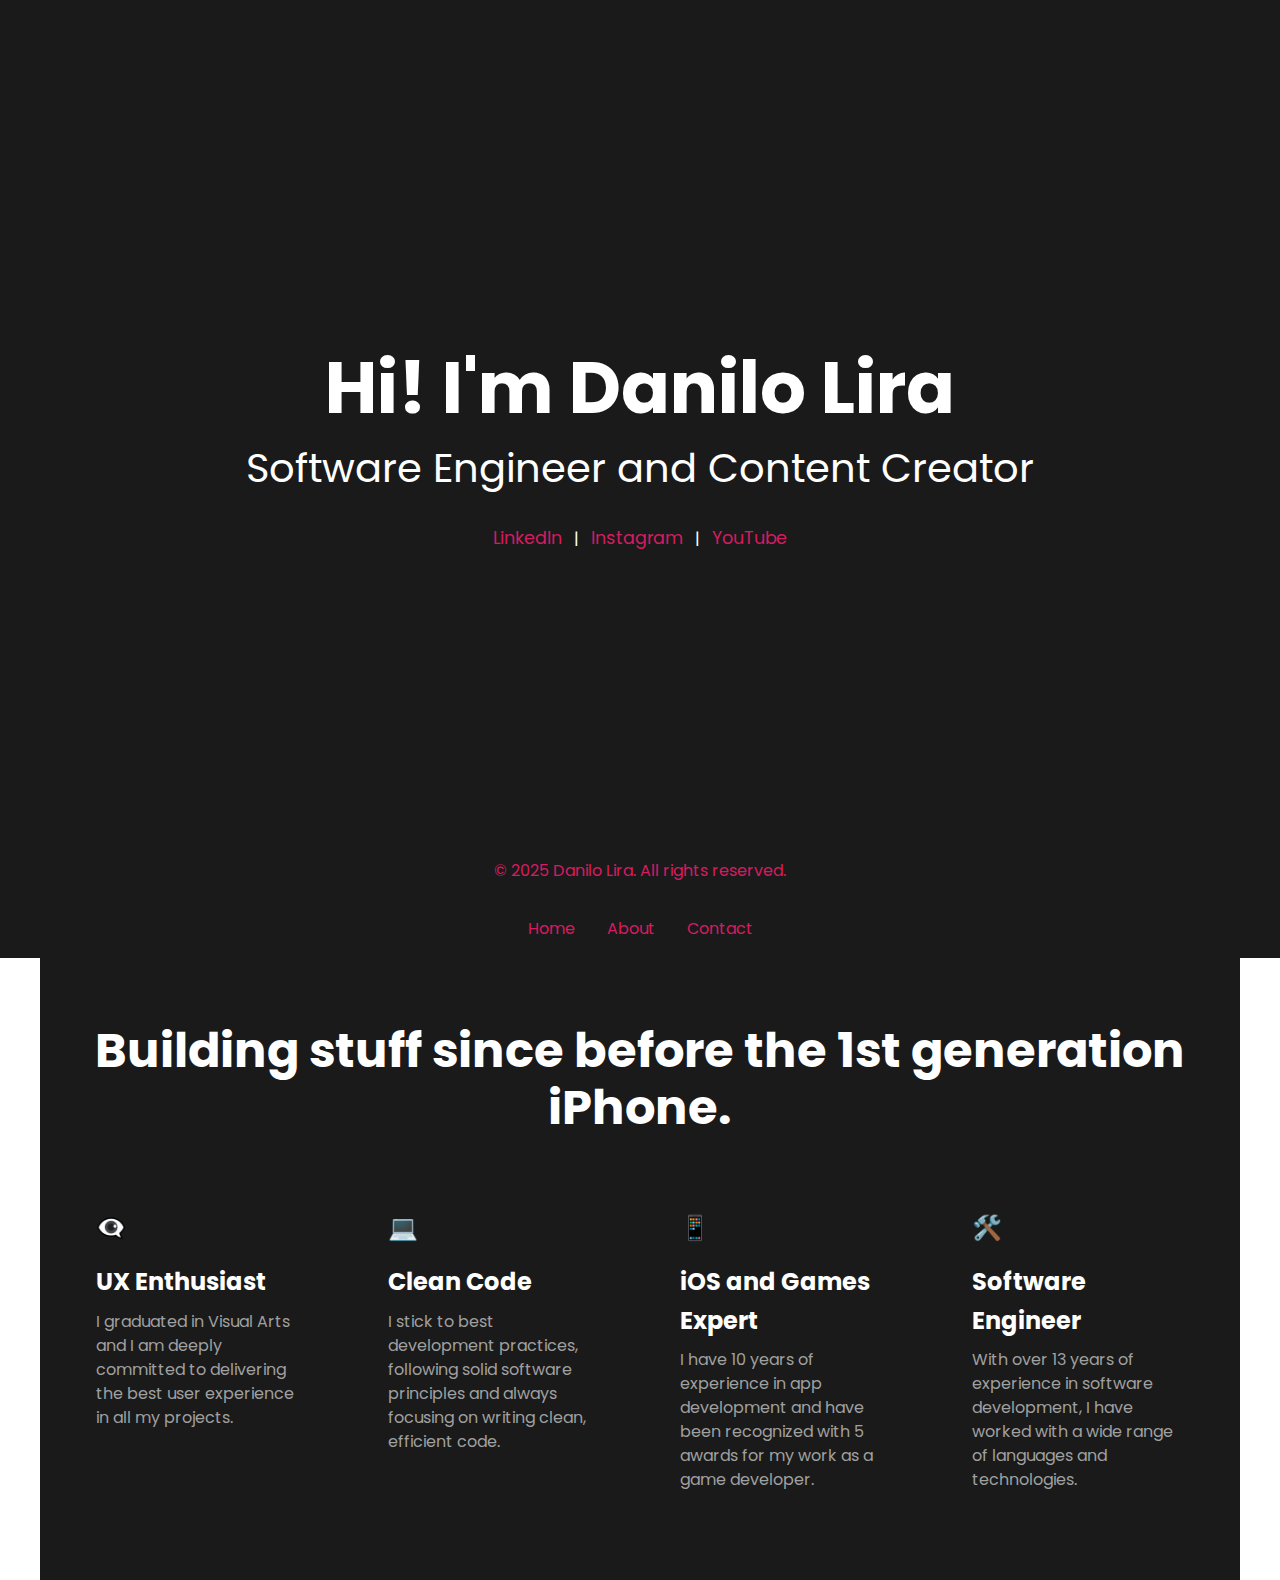
==== index.html @ 719928cf "updates to add second section" ====
<!DOCTYPE html>
<html lang="en">
<head>
    <meta charset="UTF-8">
    <meta name="viewport" content="width=device-width, initial-scale=1.0">
    <title>Danilo Lira's Personal Website</title>
    <link rel="stylesheet" href="css/style.css">
    <!-- Google Fonts for Typography (Poppins to match the style) -->
    <link href="https://fonts.googleapis.com/css2?family=Poppins:wght@400;700&display=swap" rel="stylesheet">
</head>
<body>
    <header>
        <section class="hero">
            <div class="hero-content">
                <h1>Hi! I'm Danilo Lira</h1>
                <h2>Software Engineer and Content Creator</h2>
                <div class="social-links">
                    <a href="#">LinkedIn</a> |
                    <a href="#">Instagram</a> |
                    <a href="#">YouTube</a>
                </div>
            </div>
        </section>
        <nav>
            <ul>
                <li><a href="#home">Home</a></li>
                <li><a href="#about">About</a></li>
                <li><a href="#contact">Contact</a></li>
            </ul>
        </nav>
    </header>

    <main>
        <section class="about-me" id="about">
            <h2 class="section-title">Building stuff since before the 1st generation iPhone.</h2>
            <div class="skills-grid">
                <div class="skill-item">
                    <span class="icon">👁️‍🗨️</span>
                    <h3>UX Enthusiast</h3>
                    <p>I graduated in Visual Arts and I am deeply committed to delivering the best user experience in all my projects.</p>
                </div>
                <div class="skill-item">
                    <span class="icon">💻</span>
                    <h3>Clean Code</h3>
                    <p>I stick to best development practices, following solid software principles and always focusing on writing clean, efficient code.</p>
                </div>
                <div class="skill-item">
                    <span class="icon">📱</span>
                    <h3>iOS and Games Expert</h3>
                    <p>I have 10 years of experience in app development and have been recognized with 5 awards for my work as a game developer.</p>
                </div>
                <div class="skill-item">
                    <span class="icon">🛠️</span>
                    <h3>Software Engineer</h3>
                    <p>With over 13 years of experience in software development, I have worked with a wide range of languages and technologies.</p>
                </div>
            </div>
        </section>
    </main>

    <footer>
        <p>© 2025 Danilo Lira. All rights reserved.</p>
    </footer>

    <script src="script.js"></script>
</body>
</html>
---- css/style.css ----
/* Reset default styles */
* {
    margin: 0;
    padding: 0;
    box-sizing: border-box;
}

body {
    font-family: 'Poppins', Arial, sans-serif; /* Matching the modern sans-serif style */
    line-height: 1.6;
    color: #FFFFFF;
}

/* Hero section styles */
.hero {
    background-color: #1A1A1A; /* Dark gray/black background from the image */
    color: white;
    min-height: 100vh; /* Full viewport height */
    display: flex;
    align-items: center;
    justify-content: center;
    text-align: center;
    padding: 2rem;
}

.hero-content {
    max-width: 800px;
}

.hero h1 {
    font-family: 'Poppins', sans-serif;
    font-weight: 700; /* Bold weight */
    font-size: 4.5rem; /* Large, prominent greeting */
    margin-bottom: 1rem;
    line-height: 1.1;
}

.hero h2 {
    font-family: 'Poppins', sans-serif;
    font-weight: 400; /* Regular weight */
    font-size: 2.5rem; /* Slightly smaller title */
    margin-bottom: 2rem;
    line-height: 1.2;
}

.social-links {
    margin-top: 1rem;
}

.social-links a {
    color: #D81B60; /* Pinkish-purple for social links, matching the image */
    text-decoration: none;
    font-size: 1.1rem;
    margin: 0 0.5rem;
    font-weight: 400;
}

.social-links a:hover {
    text-decoration: underline;
}

/* Navigation styles */
header nav {
    background-color: #1A1A1A; /* Matching the hero background */
    padding: 1rem;
}

nav ul {
    list-style: none;
    display: flex;
    justify-content: center;
    gap: 2rem;
}

nav a {
    color: #D81B60; /* Consistent color with social links */
    text-decoration: none;
    font-family: 'Poppins', sans-serif;
    font-weight: 400;
    font-size: 1rem;
}

nav a:hover {
    color: white;
}

/* About Me Section Styles */
.about-me {
    background-color: #1A1A1A;
    padding: 4rem 2rem;
    text-align: center;
}

.section-title {
    font-family: 'Poppins', sans-serif;
    font-weight: 700;
    font-size: 3rem;
    color: #FFFFFF;
    margin-bottom: 3rem;
    line-height: 1.2;
}

.skills-grid {
    display: grid;
    grid-template-columns: repeat(auto-fit, minmax(250px, 1fr));
    gap: 2rem;
    max-width: 1200px;
    margin: 0 auto;
}

.skill-item {
    text-align: left;
    padding: 1.5rem;
}

.skill-item .icon {
    font-size: 1.5rem;
    color: #D81B60;
    margin-bottom: 1rem;
    display: block;
}

.skill-item h3 {
    font-family: 'Poppins', sans-serif;
    font-weight: 700;
    font-size: 1.5rem;
    color: #FFFFFF;
    margin-bottom: 0.5rem;
}

.skill-item p {
    font-family: 'Poppins', sans-serif;
    font-weight: 400;
    font-size: 1rem;
    color: #A0A0A0; /* Grayish-blue for descriptions */
    line-height: 1.5;
}

/* Main content and footer styles */
main {
    max-width: 1200px;
    margin: 0 auto;
    padding: 0;
}

section {
    margin-bottom: 0;
}

footer {
    background-color: #1A1A1A; /* Matching the hero background */
    color: #D81B60;
    text-align: center;
    padding: 1rem;
    position: fixed;
    bottom: 0;
    width: 100%;
}
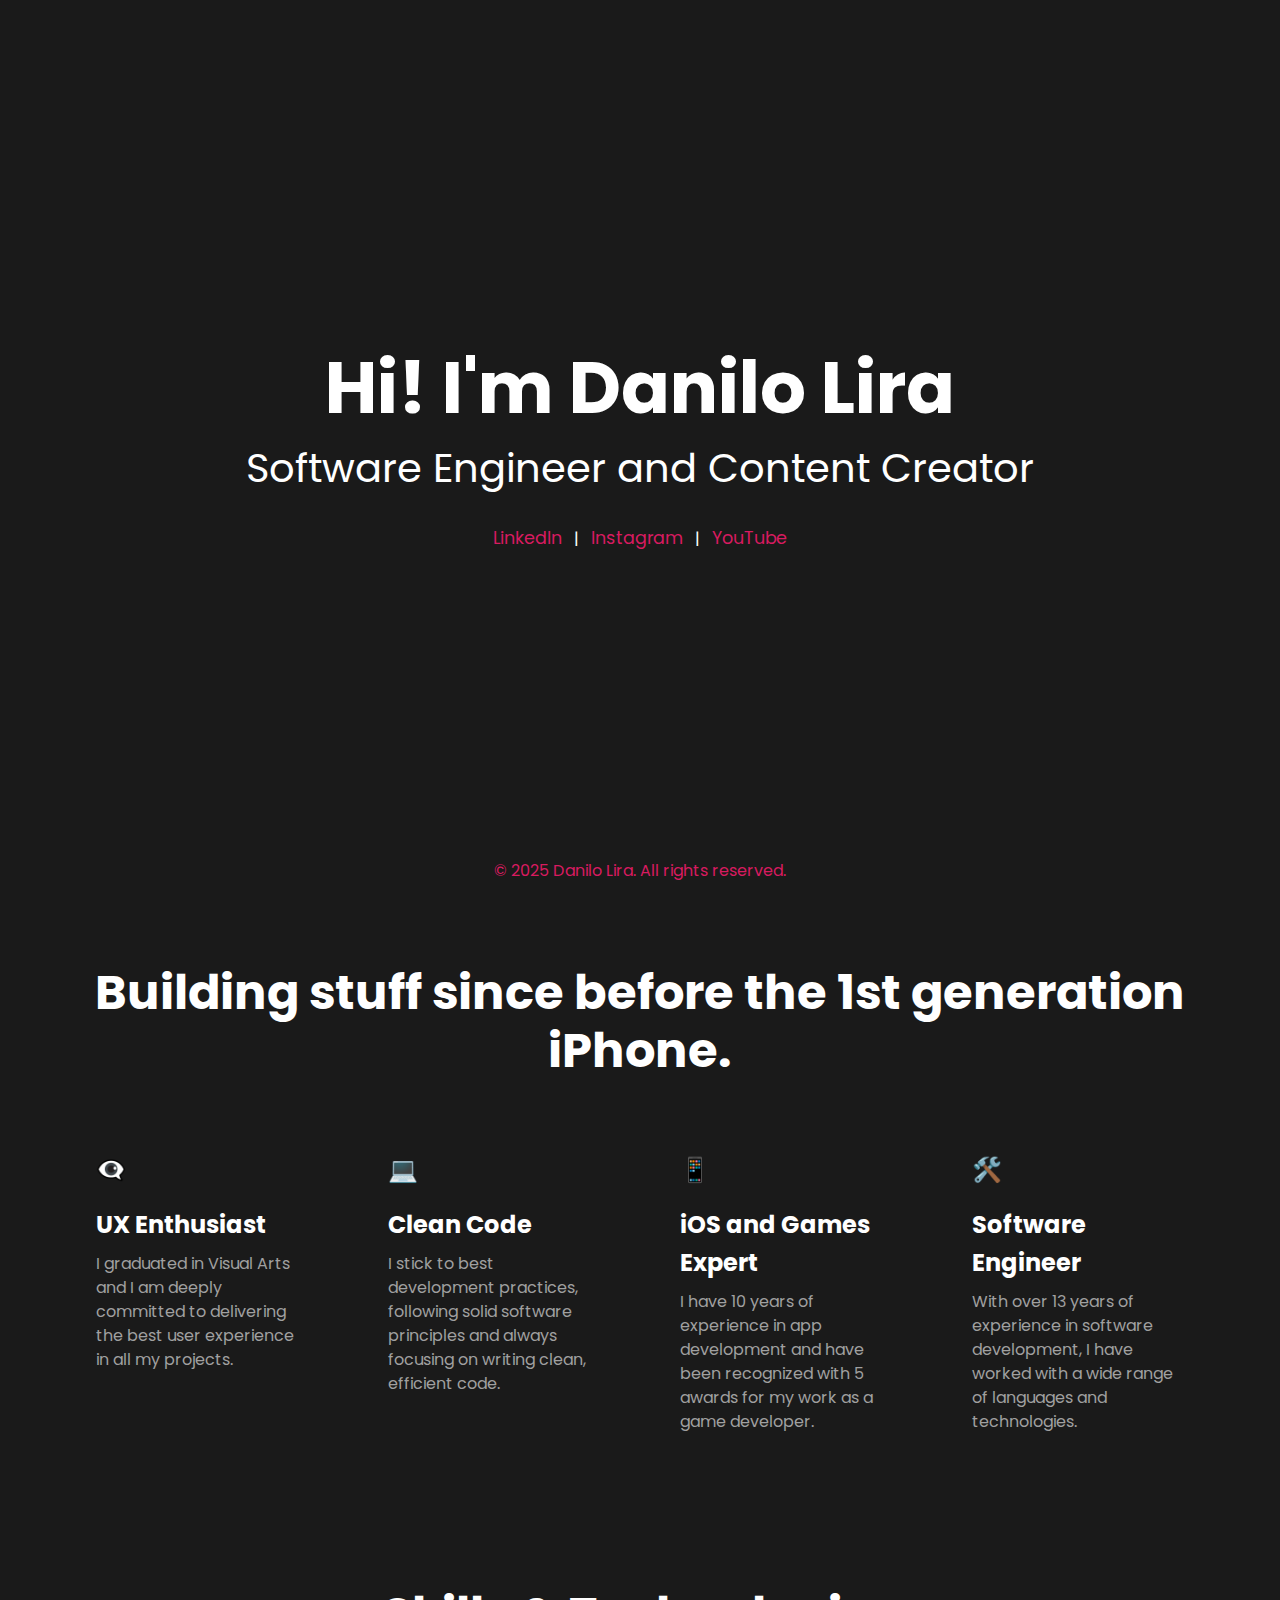
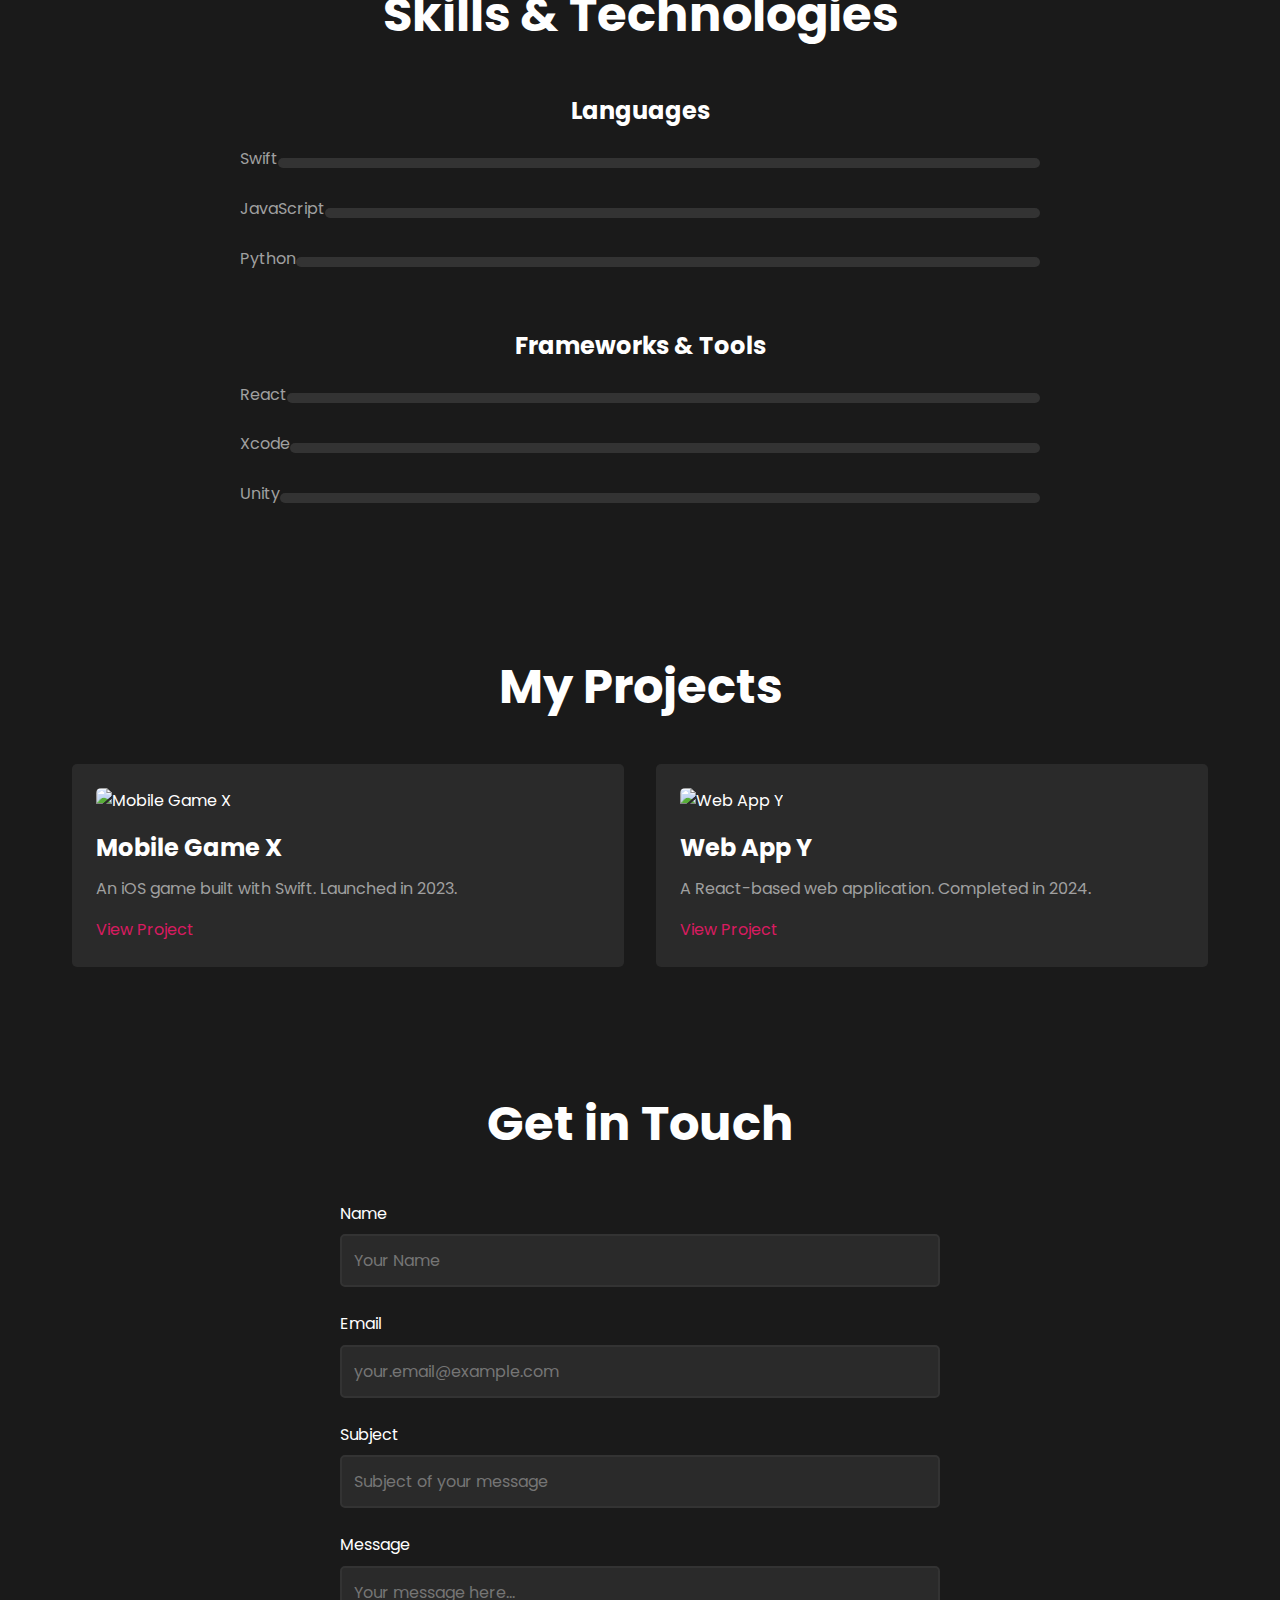
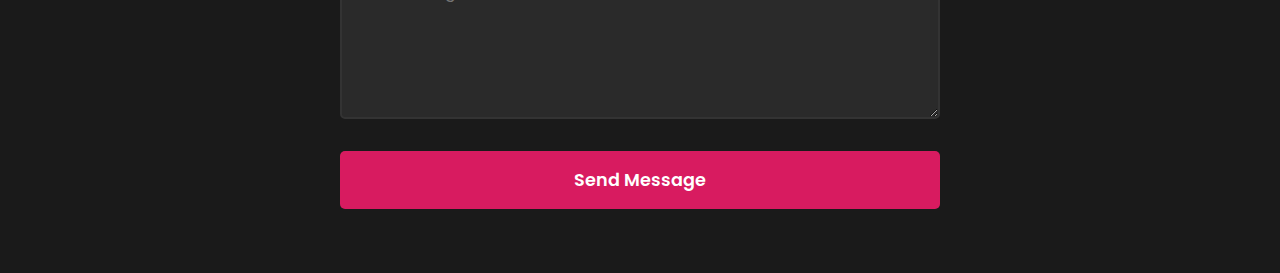
==== commit b65e1625: "adds new sections and style and scripts" ====
--- a/index.html
+++ b/index.html
@@ -21,13 +21,6 @@
                 </div>
             </div>
         </section>
-        <nav>
-            <ul>
-                <li><a href="#home">Home</a></li>
-                <li><a href="#about">About</a></li>
-                <li><a href="#contact">Contact</a></li>
-            </ul>
-        </nav>
     </header>
 
     <main>
@@ -56,12 +49,75 @@
                 </div>
             </div>
         </section>
+
+        <section class="skills" id="skills">
+            <h2 class="section-title">Skills & Technologies</h2>
+            <div class="skills-list">
+                <div class="skill-category">
+                    <h3>Languages</h3>
+                    <ul>
+                        <li>Swift <div class="progress-bar"><div class="progress" data-value="90"></div></div></li>
+                        <li>JavaScript <div class="progress-bar"><div class="progress" data-value="80"></div></div></li>
+                        <li>Python <div class="progress-bar"><div class="progress" data-value="70"></div></div></li>
+                    </ul>
+                </div>
+                <div class="skill-category">
+                    <h3>Frameworks & Tools</h3>
+                    <ul>
+                        <li>React <div class="progress-bar"><div class="progress" data-value="85"></div></div></li>
+                        <li>Xcode <div class="progress-bar"><div class="progress" data-value="90"></div></div></li>
+                        <li>Unity <div class="progress-bar"><div class="progress" data-value="75"></div></div></li>
+                    </ul>
+                </div>
+            </div>
+        </section>
+
+        <section class="portfolio" id="portfolio">
+            <h2 class="section-title">My Projects</h2>
+            <div class="projects-grid">
+                <div class="project-item">
+                    <img src="path/to/project1.jpg" alt="Mobile Game X">
+                    <h3>Mobile Game X</h3>
+                    <p>An iOS game built with Swift. Launched in 2023.</p>
+                    <a href="#" class="project-link">View Project</a>
+                </div>
+                <div class="project-item">
+                    <img src="path/to/project2.jpg" alt="Web App Y">
+                    <h3>Web App Y</h3>
+                    <p>A React-based web application. Completed in 2024.</p>
+                    <a href="#" class="project-link">View Project</a>
+                </div>
+            </div>
+        </section>
+
+        <section class="contact" id="contact">
+            <h2 class="section-title">Get in Touch</h2>
+            <form action="#" method="POST" class="contact-form">
+                <div class="form-group">
+                    <label for="name">Name</label>
+                    <input type="text" id="name" name="name" required aria-required="true" placeholder="Your Name">
+                </div>
+                <div class="form-group">
+                    <label for="email">Email</label>
+                    <input type="email" id="email" name="email" required aria-required="true" placeholder="your.email@example.com">
+                </div>
+                <div class="form-group">
+                    <label for="subject">Subject</label>
+                    <input type="text" id="subject" name="subject" required aria-required="true" placeholder="Subject of your message">
+                </div>
+                <div class="form-group">
+                    <label for="message">Message</label>
+                    <textarea id="message" name="message" required aria-required="true" placeholder="Your message here..." rows="5"></textarea>
+                </div>
+                <button type="submit" class="cta-button">Send Message</button>
+            </form>
+        </section>
     </main>
 
     <footer>
         <p>© 2025 Danilo Lira. All rights reserved.</p>
     </footer>
 
-    <script src="script.js"></script>
+    <script src="js/script.js"></script>
 </body>
 </html>
--- a/css/style.css
+++ b/css/style.css
@@ -9,6 +9,7 @@
     font-family: 'Poppins', Arial, sans-serif; /* Matching the modern sans-serif style */
     line-height: 1.6;
     color: #FFFFFF;
+    background-color: #1A1A1A;
 }
 
 /* Hero section styles */
@@ -59,31 +60,6 @@
     text-decoration: underline;
 }
 
-/* Navigation styles */
-header nav {
-    background-color: #1A1A1A; /* Matching the hero background */
-    padding: 1rem;
-}
-
-nav ul {
-    list-style: none;
-    display: flex;
-    justify-content: center;
-    gap: 2rem;
-}
-
-nav a {
-    color: #D81B60; /* Consistent color with social links */
-    text-decoration: none;
-    font-family: 'Poppins', sans-serif;
-    font-weight: 400;
-    font-size: 1rem;
-}
-
-nav a:hover {
-    color: white;
-}
-
 /* About Me Section Styles */
 .about-me {
     background-color: #1A1A1A;
@@ -136,6 +112,196 @@
     line-height: 1.5;
 }
 
+/* Skills Section Styles */
+.skills {
+    background-color: #1A1A1A;
+    padding: 4rem 2rem;
+    text-align: center;
+}
+
+.skills-list {
+    max-width: 800px;
+    margin: 0 auto;
+    display: grid;
+    gap: 2rem;
+}
+
+.skill-category h3 {
+    font-family: 'Poppins', sans-serif;
+    font-weight: 700;
+    font-size: 1.5rem;
+    color: #FFFFFF;
+    margin-bottom: 1rem;
+}
+
+.skill-category ul {
+    list-style: none;
+    text-align: left;
+}
+
+.skill-category li {
+    font-family: 'Poppins', sans-serif;
+    font-weight: 400;
+    font-size: 1rem;
+    color: #A0A0A0;
+    margin-bottom: 1.5rem;
+    display: flex;
+    align-items: center;
+}
+
+.progress-bar {
+    width: 100%;
+    height: 10px;
+    background-color: #333333;
+    border-radius: 5px;
+    overflow: hidden;
+    margin-top: 0.5rem;
+}
+
+.progress {
+    height: 100%;
+    background-color: #D81B60;
+    width: 0;
+    transition: width 1.5s ease-in-out;
+    border-radius: 5px;
+}
+
+/* Portfolio Section Styles */
+.portfolio {
+    background-color: #1A1A1A;
+    padding: 4rem 2rem;
+    text-align: center;
+}
+
+.projects-grid {
+    display: grid;
+    grid-template-columns: repeat(auto-fit, minmax(300px, 1fr));
+    gap: 2rem;
+    max-width: 1200px;
+    margin: 0 auto;
+}
+
+.project-item {
+    background-color: #2A2A2A;
+    padding: 1.5rem;
+    border-radius: 5px;
+    text-align: left;
+}
+
+.project-item img {
+    width: 100%;
+    height: auto;
+    border-radius: 5px;
+    margin-bottom: 1rem;
+}
+
+.project-item h3 {
+    font-family: 'Poppins', sans-serif;
+    font-weight: 700;
+    font-size: 1.5rem;
+    color: #FFFFFF;
+    margin-bottom: 0.5rem;
+}
+
+.project-item p {
+    font-family: 'Poppins', sans-serif;
+    font-weight: 400;
+    font-size: 1rem;
+    color: #A0A0A0;
+    margin-bottom: 1rem;
+}
+
+.project-link {
+    color: #D81B60;
+    text-decoration: none;
+    font-family: 'Poppins', sans-serif;
+    font-weight: 400;
+}
+
+.project-link:hover {
+    text-decoration: underline;
+}
+
+/* Contact Section Styles */
+.contact {
+    background-color: #1A1A1A;
+    padding: 4rem 2rem;
+    text-align: center;
+}
+
+.contact-form {
+    max-width: 600px;
+    margin: 0 auto;
+    display: grid;
+    gap: 1.5rem;
+}
+
+.form-group {
+    text-align: left;
+}
+
+.form-group label {
+    font-family: 'Poppins', sans-serif;
+    font-weight: 400;
+    font-size: 1rem;
+    color: #FFFFFF;
+    display: block;
+    margin-bottom: 0.5rem;
+}
+
+.form-group input,
+.form-group textarea {
+    width: 100%;
+    padding: 0.75rem;
+    font-family: 'Poppins', sans-serif;
+    font-size: 1rem;
+    border: 2px solid #333333;
+    border-radius: 5px;
+    background-color: #2A2A2A;
+    color: #FFFFFF;
+    transition: border-color 0.3s ease;
+}
+
+.form-group input:focus,
+.form-group textarea:focus {
+    outline: none;
+    border-color: #D81B60;
+}
+
+.form-group input:invalid:focus,
+.form-group textarea:invalid:focus {
+    border-color: #FF4444;
+}
+
+.form-group textarea {
+    resize: vertical;
+    min-height: 120px;
+}
+
+.cta-button {
+    display: inline-block;
+    padding: 1rem 2rem;
+    background-color: #D81B60; /* Pinkish-purple CTA */
+    color: white;
+    text-decoration: none;
+    border: none;
+    border-radius: 5px;
+    font-family: 'Poppins', sans-serif;
+    font-weight: 600;
+    font-size: 1.1rem;
+    cursor: pointer;
+    transition: background-color 0.3s ease;
+}
+
+.cta-button:hover {
+    background-color: #B0174C; /* Darker pink on hover */
+}
+
+.cta-button:focus {
+    outline: none;
+    box-shadow: 0 0 0 3px rgba(216, 27, 96, 0.3);
+}
+
 /* Main content and footer styles */
 main {
     max-width: 1200px;
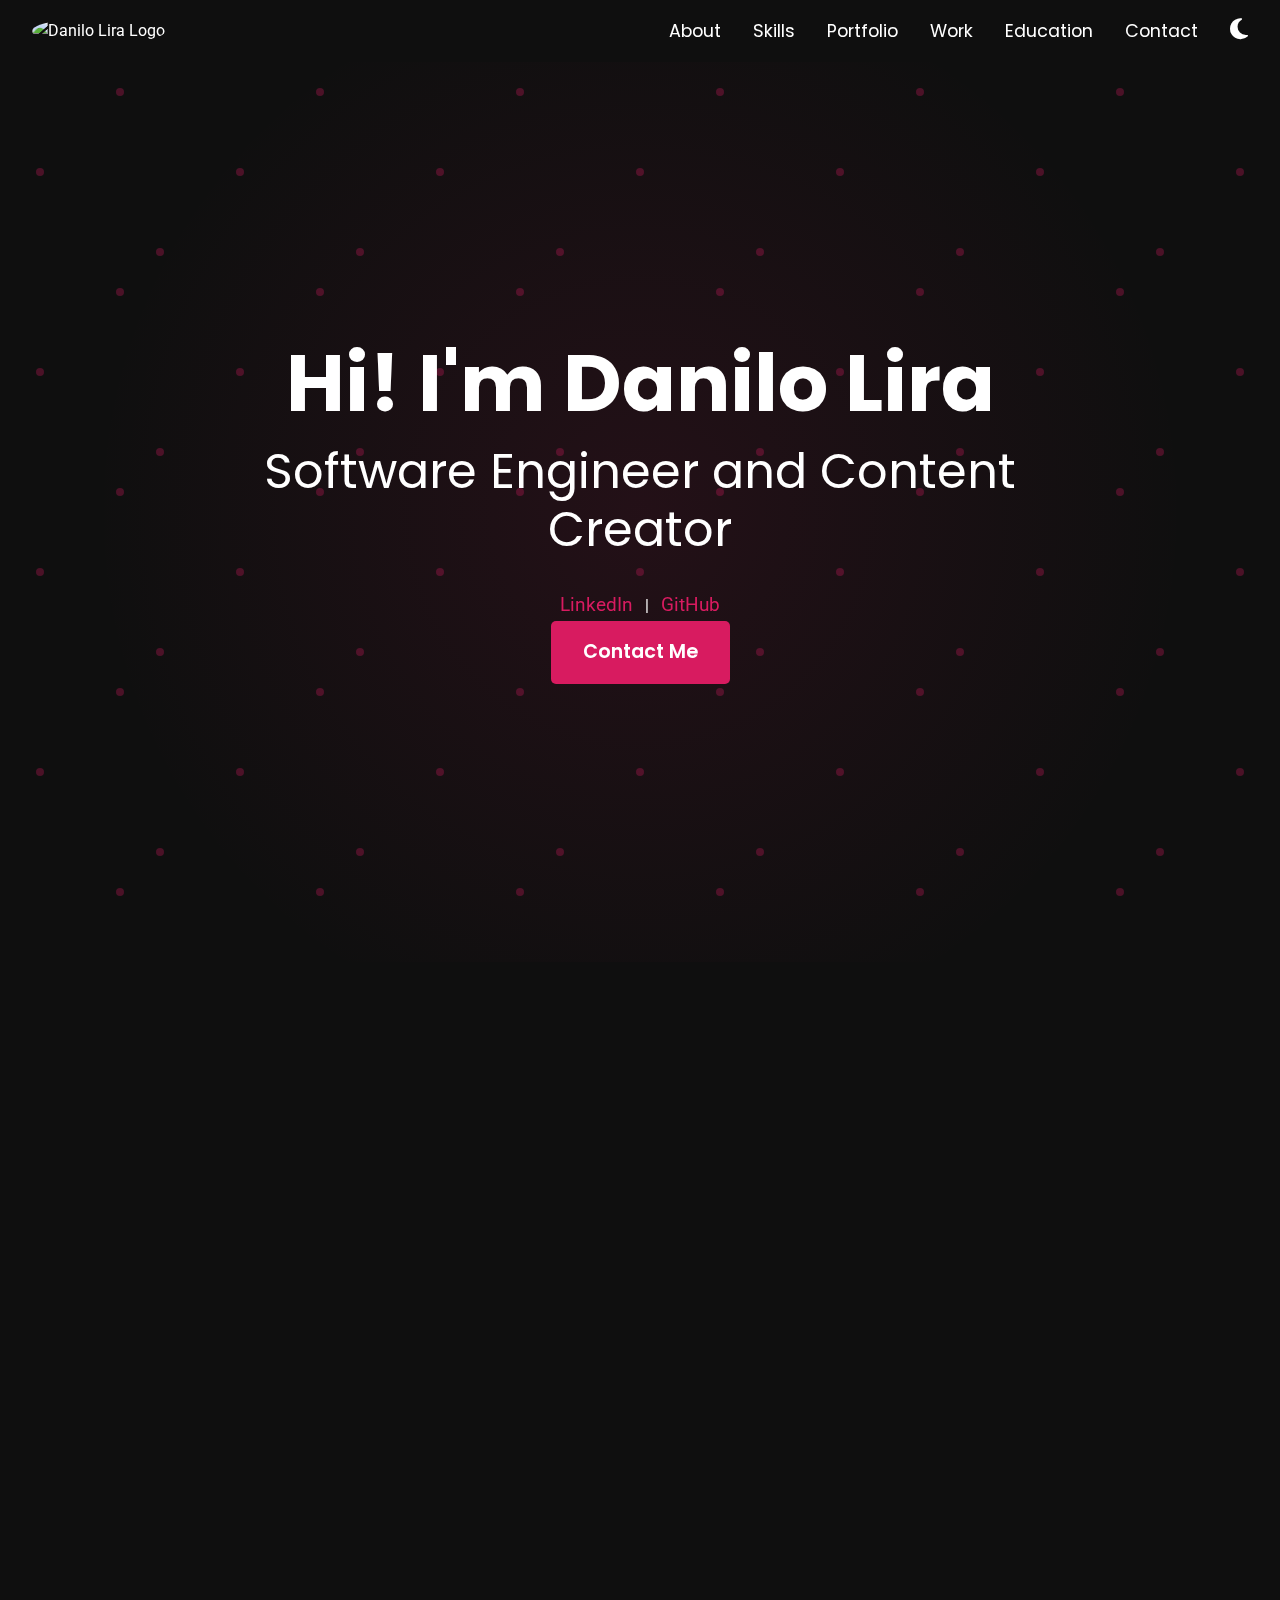
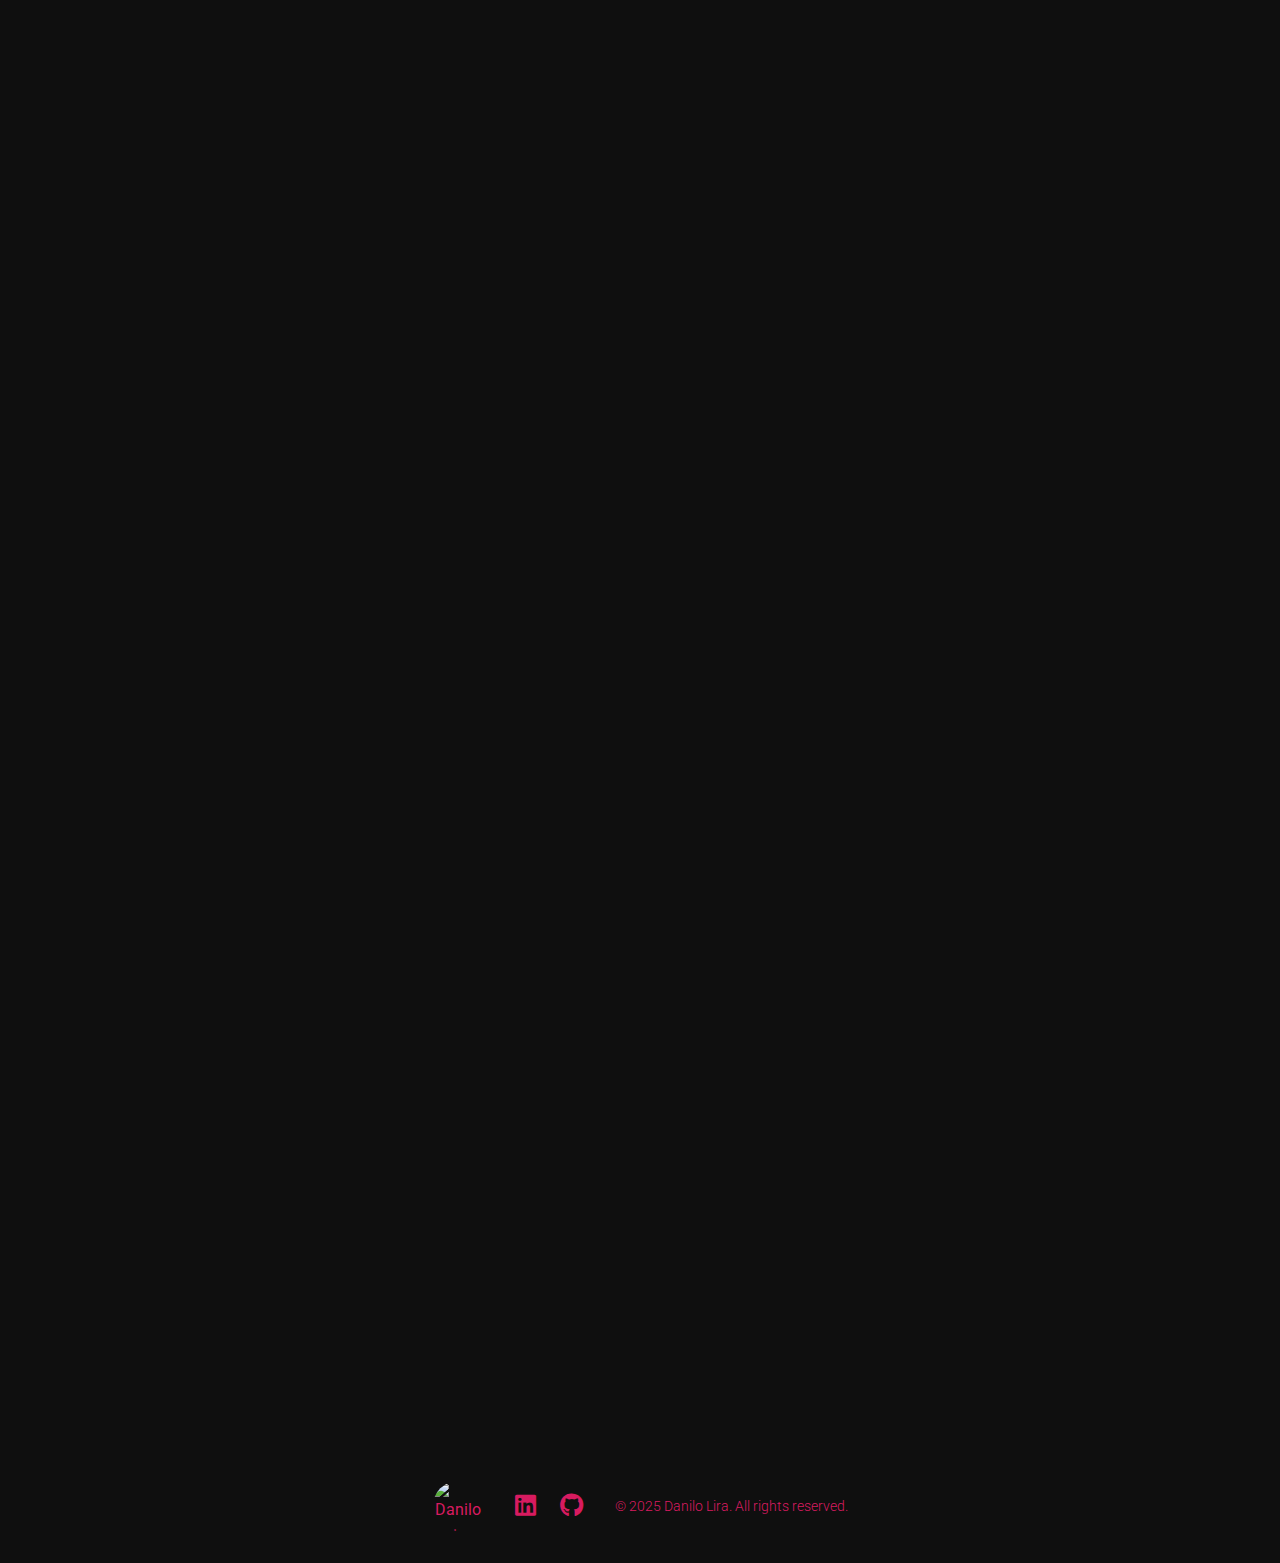
==== commit 0fd02e8b: "updates sections" ====
--- a/index.html
+++ b/index.html
@@ -3,76 +3,99 @@
 <head>
     <meta charset="UTF-8">
     <meta name="viewport" content="width=device-width, initial-scale=1.0">
-    <title>Danilo Lira's Personal Website</title>
+    <title>Danilo Lira</title>
     <link rel="stylesheet" href="css/style.css">
-    <!-- Google Fonts for Typography (Poppins to match the style) -->
-    <link href="https://fonts.googleapis.com/css2?family=Poppins:wght@400;700&display=swap" rel="stylesheet">
+    <!-- Google Fonts for Typography (Poppins and Roboto) -->
+    <link href="https://fonts.googleapis.com/css2?family=Poppins:wght@300;400;700&family=Roboto:wght@300;400&display=swap" rel="stylesheet">
+    <!-- Font Awesome for Icons -->
+    <link rel="stylesheet" href="https://cdnjs.cloudflare.com/ajax/libs/font-awesome/6.5.1/css/all.min.css">
+    <!-- AOS for Section Entry Animations -->
+    <link rel="stylesheet" href="https://unpkg.com/aos@next/dist/aos.css" />
 </head>
 <body>
     <header>
-        <section class="hero">
+        <nav class="navbar">
+            <div class="nav-logo">
+                <img src="path/to/logo.png" alt="Danilo Lira Logo" class="logo">
+            </div>
+            <ul class="nav-links">
+                <li><a href="#about">About</a></li>
+                <li><a href="#skills">Skills</a></li>
+                <li><a href="#portfolio">Portfolio</a></li>
+                <li><a href="#work-experience">Work</a></li>
+                <li><a href="#education">Education</a></li>
+                <li><a href="#contact">Contact</a></li>
+                <li>
+                    <button id="theme-toggle" aria-label="Toggle Theme">
+                        <i class="fas fa-moon"></i>
+                    </button>
+                </li>
+            </ul>
+        </nav>
+        <section class="hero" data-aos="fade-up">
             <div class="hero-content">
                 <h1>Hi! I'm Danilo Lira</h1>
                 <h2>Software Engineer and Content Creator</h2>
                 <div class="social-links">
-                    <a href="#">LinkedIn</a> |
-                    <a href="#">Instagram</a> |
-                    <a href="#">YouTube</a>
+                    <a href="https://www.linkedin.com/in/manilo-lira01">LinkedIn</a> |
+                    <a href="https://github.com/manilolira01">GitHub</a>
                 </div>
+                <a href="#contact" class="cta-button">Contact Me</a>
             </div>
         </section>
     </header>
 
     <main>
-        <section class="about-me" id="about">
-            <h2 class="section-title">Building stuff since before the 1st generation iPhone.</h2>
-            <div class="skills-grid">
-                <div class="skill-item">
-                    <span class="icon">👁️‍🗨️</span>
-                    <h3>UX Enthusiast</h3>
-                    <p>I graduated in Visual Arts and I am deeply committed to delivering the best user experience in all my projects.</p>
+        <section class="about-me" id="about" data-aos="fade-up">
+            <h2 class="section-title">About Me</h2>
+            <div class="about-container">
+                <div class="about-image">
+                    <img src="assets/profile.jpeg" alt="Danilo Lira" class="round-image">
                 </div>
-                <div class="skill-item">
-                    <span class="icon">💻</span>
-                    <h3>Clean Code</h3>
-                    <p>I stick to best development practices, following solid software principles and always focusing on writing clean, efficient code.</p>
-                </div>
-                <div class="skill-item">
-                    <span class="icon">📱</span>
-                    <h3>iOS and Games Expert</h3>
-                    <p>I have 10 years of experience in app development and have been recognized with 5 awards for my work as a game developer.</p>
-                </div>
-                <div class="skill-item">
-                    <span class="icon">🛠️</span>
-                    <h3>Software Engineer</h3>
-                    <p>With over 13 years of experience in software development, I have worked with a wide range of languages and technologies.</p>
+                <div class="about-cards">
+                    <div class="about-card">
+                        <h3>Background</h3>
+                        <p>With over 4 years in iOS development, I began my journey at the Apple Developer Academy, mastering mobile development and completing diverse projects.</p>
+                    </div>
+                    <div class="about-card">
+                        <h3>Expertise</h3>
+                        <p>Skilled in Swift, Clean Architecture, and Python, with experience at XP Inc, BTG Pactual, and as a freelancer at MedicalSys.</p>
+                    </div>
+                    <div class="about-card">
+                        <h3>Passion</h3>
+                        <p>I love creating content to share my knowledge and am always exploring new technologies to enhance my craft.</p>
+                    </div>
                 </div>
             </div>
         </section>
 
-        <section class="skills" id="skills">
+        <section class="skills" id="skills" data-aos="fade-up">
             <h2 class="section-title">Skills & Technologies</h2>
-            <div class="skills-list">
-                <div class="skill-category">
-                    <h3>Languages</h3>
-                    <ul>
-                        <li>Swift <div class="progress-bar"><div class="progress" data-value="90"></div></div></li>
-                        <li>JavaScript <div class="progress-bar"><div class="progress" data-value="80"></div></div></li>
-                        <li>Python <div class="progress-bar"><div class="progress" data-value="70"></div></div></li>
-                    </ul>
+            <div class="skills-grid">
+                <div class="skill-item">
+                    <span class="skill-icon"><i class="fas fa-mobile-alt"></i></span>
+                    <h3>Swift & iOS</h3>
+                    <p>Expert in Swift for iOS app development with 4+ years of hands-on experience.</p>
                 </div>
-                <div class="skill-category">
-                    <h3>Frameworks & Tools</h3>
-                    <ul>
-                        <li>React <div class="progress-bar"><div class="progress" data-value="85"></div></div></li>
-                        <li>Xcode <div class="progress-bar"><div class="progress" data-value="90"></div></div></li>
-                        <li>Unity <div class="progress-bar"><div class="progress" data-value="75"></div></div></li>
-                    </ul>
+                <div class="skill-item">
+                    <span class="skill-icon"><i class="fas fa-code"></i></span>
+                    <h3>Clean Architecture</h3>
+                    <p>Proficient in implementing clean, maintainable code structures.</p>
+                </div>
+                <div class="skill-item">
+                    <span class="skill-icon"><i class="fab fa-python"></i></span>
+                    <h3>Python</h3>
+                    <p>Skilled in Python for scripting and backend development.</p>
+                </div>
+                <div class="skill-item">
+                    <span class="skill-icon"><i class="fas fa-tools"></i></span>
+                    <h3>Software Engineering</h3>
+                    <p>Over 4 years of experience with a wide range of technologies.</p>
                 </div>
             </div>
         </section>
 
-        <section class="portfolio" id="portfolio">
+        <section class="portfolio" id="portfolio" data-aos="fade-up">
             <h2 class="section-title">My Projects</h2>
             <div class="projects-grid">
                 <div class="project-item">
@@ -90,34 +113,79 @@
             </div>
         </section>
 
-        <section class="contact" id="contact">
-            <h2 class="section-title">Get in Touch</h2>
-            <form action="#" method="POST" class="contact-form">
-                <div class="form-group">
-                    <label for="name">Name</label>
-                    <input type="text" id="name" name="name" required aria-required="true" placeholder="Your Name">
+        <section class="work-experience" id="work-experience" data-aos="fade-up">
+            <h2 class="section-title">Work Experience</h2>
+            <div class="experience-list">
+                <div class="experience-item">
+                    <h3>iOS Software Engineer @ XP Inc</h3>
+                    <p><strong>São Paulo, Brazil</strong> | 01/2022 - Present</p>
+                    <ul class="experience-details">
+                        <li>Spearheaded development of Biometry, Fingerprint, and Antifraud features using Swift, VIPER, and Clean architecture.</li>
+                        <li>Led migration of security features to Flutter, documenting and implementing the process.</li>
+                        <li>Implemented customer auto-services, saving R$7M annually and reducing contact rates by 62%.</li>
+                        <li>Mentored Security Hackathon XP 2022, reviewing pull requests and guiding participants.</li>
+                    </ul>
                 </div>
-                <div class="form-group">
-                    <label for="email">Email</label>
-                    <input type="email" id="email" name="email" required aria-required="true" placeholder="your.email@example.com">
+                <div class="experience-item">
+                    <h3>iOS Junior Software Engineer @ BTG Pactual</h3>
+                    <p><strong>São Paulo, Brazil</strong> | 09/2021 - 12/2021</p>
+                    <ul class="experience-details">
+                        <li>Worked in Digital Account squad using MVVM-C architecture, gaining insights into large-scale development practices.</li>
+                    </ul>
                 </div>
-                <div class="form-group">
-                    <label for="subject">Subject</label>
-                    <input type="text" id="subject" name="subject" required aria-required="true" placeholder="Subject of your message">
+                <div class="experience-item">
+                    <h3>Software Engineer Freelancer @ MedicalSys</h3>
+                    <p><strong>Recife, Brazil</strong> | 02/2021 - 08/2021</p>
+                    <ul class="experience-details">
+                        <li>Maintained MedicalSys health office system, adding features and fixes with Django.</li>
+                    </ul>
                 </div>
-                <div class="form-group">
-                    <label for="message">Message</label>
-                    <textarea id="message" name="message" required aria-required="true" placeholder="Your message here..." rows="5"></textarea>
+            </div>
+        </section>
+
+        <section class="education" id="education" data-aos="fade-up">
+            <h2 class="section-title">Education</h2>
+            <div class="education-list">
+                <div class="education-item">
+                    <span class="education-icon"><i class="fas fa-graduation-cap"></i></span>
+                    <h3>Information Systems Bachelor</h3>
+                    <p><strong>Universidade Federal de Pernambuco, Recife, Brazil</strong></p>
+                    <div class="education-details">
+                        Monitor of Programming I and Software Engineering disciplines.
+                    </div>
                 </div>
-                <button type="submit" class="cta-button">Send Message</button>
-            </form>
+                <div class="education-item">
+                    <span class="education-icon"><i class="fas fa-graduation-cap"></i></span>
+                    <h3>Apple Developer Academy</h3>
+                    <p><strong>Universidade Federal de Pernambuco, Recife, Brazil</strong></p>
+                    <div class="education-details">
+                        Interdisciplinary training in programming, entrepreneurship, and design, focusing on iOS ecosystem.
+                    </div>
+                </div>
+            </div>
+        </section>
+
+        <section class="contact" id="contact" data-aos="fade-up">
+            <h2 class="section-title">Send a Message</h2>
+            <div class="contact-content">
+                <p>Interested in collaborating or have a question? Feel free to reach out!</p>
+                <a href="mailto:teste@gmail.com" class="cta-button">Send an Email</a>
+            </div>
         </section>
     </main>
 
     <footer>
-        <p>© 2025 Danilo Lira. All rights reserved.</p>
+        <div class="footer-content">
+            <img src="path/to/logo.png" alt="Danilo Lira Logo" class="footer-logo">
+            <div class="footer-socials">
+                <a href="https://www.linkedin.com/in/manilo-lira01"><i class="fab fa-linkedin"></i></a>
+                <a href="https://github.com/manilolira01"><i class="fab fa-github"></i></a>
+            </div>
+            <p>© 2025 Danilo Lira. All rights reserved.</p>
+        </div>
     </footer>
 
+    <script src="https://unpkg.com/aos@next/dist/aos.js"></script>
     <script src="js/script.js"></script>
 </body>
 </html>
--- a/css/style.css
+++ b/css/style.css
@@ -1,3 +1,32 @@
+/* CSS Custom Properties for Light/Dark Mode */
+:root {
+    /* Dark Mode (default) */
+    --background: #0F0F0F;
+    --section-bg: #1A1A1A;
+    --card-bg: #2A2A2A;
+    --text: #FFFFFF;
+    --secondary-text: #A0A0A0;
+    --accent: #D81B60;
+    --accent-hover: #B0174C;
+    --overlay: rgba(0, 0, 0, 0.2);
+    --shadow: rgba(0, 0, 0, 0.2);
+    --shadow-hover: rgba(0, 0, 0, 0.3);
+}
+
+body.light-mode {
+    /* Light Mode */
+    --background: #FFFFFF;
+    --section-bg: #F5F5F5;
+    --card-bg: #E0E0E0;
+    --text: #0F0F0F;
+    --secondary-text: #666666;
+    --accent: #D81B60;
+    --accent-hover: #B0174C;
+    --overlay: rgba(255, 255, 255, 0.2);
+    --shadow: rgba(0, 0, 0, 0.1);
+    --shadow-hover: rgba(0, 0, 0, 0.2);
+}
+
 /* Reset default styles */
 * {
     margin: 0;
@@ -6,40 +35,154 @@
 }
 
 body {
-    font-family: 'Poppins', Arial, sans-serif; /* Matching the modern sans-serif style */
+    font-family: 'Roboto', Arial, sans-serif; /* Use Roboto for body text */
     line-height: 1.6;
-    color: #FFFFFF;
-    background-color: #1A1A1A;
+    background-color: var(--background);
+    color: var(--text);
+}
+
+/* Navigation Bar Styles */
+.navbar {
+    position: sticky;
+    top: 0;
+    background: rgba(15, 15, 15, 0.9);
+    backdrop-filter: blur(5px);
+    display: flex;
+    justify-content: space-between;
+    align-items: center;
+    padding: 1rem 2rem;
+    z-index: 1000;
+}
+
+body.light-mode .navbar {
+    background: rgba(255, 255, 255, 0.9);
+}
+
+.nav-logo .logo {
+    width: 50px;
+    height: 50px;
+    border-radius: 50%;
+}
+
+.nav-links {
+    display: flex;
+    list-style: none;
+    gap: 2rem;
+    align-items: center;
+}
+
+.nav-links li a {
+    color: var(--text);
+    text-decoration: none;
+    font-family: 'Poppins', sans-serif;
+    font-weight: 400;
+    font-size: 1.1rem;
+    position: relative;
+    transition: color 0.3s ease;
+}
+
+.nav-links li a:hover {
+    color: var(--accent);
+}
+
+.nav-links li a::after {
+    content: '';
+    position: absolute;
+    width: 0;
+    height: 2px;
+    background: var(--accent);
+    bottom: -5px;
+    left: 0;
+    transition: width 0.3s ease;
+}
+
+.nav-links li a:hover::after {
+    width: 100%;
+}
+
+#theme-toggle {
+    background: none;
+    border: none;
+    color: var(--text);
+    font-size: 1.5rem;
+    cursor: pointer;
+    transition: color 0.3s ease;
+}
+
+#theme-toggle:hover {
+    color: var(--accent);
 }
 
 /* Hero section styles */
 .hero {
-    background-color: #1A1A1A; /* Dark gray/black background from the image */
-    color: white;
-    min-height: 100vh; /* Full viewport height */
+    background: url('data:image/svg+xml,<svg xmlns="http://www.w3.org/2000/svg" width="100" height="100" viewBox="0 0 100 100"><filter id="noise"><feTurbulence type="fractalNoise" baseFrequency="0.7" numOctaves="3" stitchTiles="stitch"/></filter><rect width="100" height="100" filter="url(#noise)"/></svg>'), var(--background);
+    background-size: 200px 200px;
+    color: var(--text);
+    min-height: 100vh;
     display: flex;
     align-items: center;
     justify-content: center;
     text-align: center;
     padding: 2rem;
+    position: relative;
+    overflow: hidden;
+    margin-bottom: 4rem;
+}
+
+.hero::before {
+    content: '';
+    position: absolute;
+    width: 100%;
+    height: 100%;
+    background: radial-gradient(circle, rgba(216, 27, 96, 0.1) 0%, transparent 70%);
+    animation: pulse 8s infinite alternate;
+}
+
+.hero::after {
+    content: '';
+    position: absolute;
+    top: 0;
+    left: 0;
+    width: 100%;
+    height: 100%;
+    background: url('data:image/svg+xml,<svg xmlns="http://www.w3.org/2000/svg" viewBox="0 0 100 100"><circle cx="10" cy="20" r="2" fill="rgba(216, 27, 96, 0.6)" /><circle cx="50" cy="80" r="2" fill="rgba(216, 27, 96, 0.6)" /><circle cx="90" cy="40" r="2" fill="rgba(216, 27, 96, 0.6)" /></svg>');
+    background-size: 200px 200px;
+    animation: moveDots 10s infinite linear;
+    opacity: 0.5;
+    /* Parallax effect */
+    background-attachment: fixed;
+    background-position: center;
+    will-change: transform;
+}
+
+@keyframes pulse {
+    0% { transform: scale(1); }
+    100% { transform: scale(1.1); }
+}
+
+@keyframes moveDots {
+    0% { background-position: 0 0; }
+    100% { background-position: 200px 200px; }
 }
 
 .hero-content {
+    position: relative;
+    z-index: 1;
     max-width: 800px;
 }
 
 .hero h1 {
     font-family: 'Poppins', sans-serif;
-    font-weight: 700; /* Bold weight */
-    font-size: 4.5rem; /* Large, prominent greeting */
+    font-weight: 700;
+    font-size: 5rem;
     margin-bottom: 1rem;
     line-height: 1.1;
 }
 
 .hero h2 {
     font-family: 'Poppins', sans-serif;
-    font-weight: 400; /* Regular weight */
-    font-size: 2.5rem; /* Slightly smaller title */
+    font-weight: 400;
+    font-size: 3rem;
     margin-bottom: 2rem;
     line-height: 1.2;
 }
@@ -49,49 +192,180 @@
 }
 
 .social-links a {
-    color: #D81B60; /* Pinkish-purple for social links, matching the image */
+    color: var(--accent);
     text-decoration: none;
-    font-size: 1.1rem;
+    font-size: 1.2rem;
     margin: 0 0.5rem;
     font-weight: 400;
-}
-
-.social-links a:hover {
-    text-decoration: underline;
-}
-
-/* About Me Section Styles */
+    position: relative;
+}
+
+.social-links a::after {
+    content: '';
+    position: absolute;
+    width: 0;
+    height: 2px;
+    background: var(--accent);
+    bottom: -5px;
+    left: 0;
+    transition: width 0.3s ease;
+}
+
+.social-links a:hover::after {
+    width: 100%;
+}
+
+.cta-button {
+    display: inline-block;
+    padding: 1rem 2rem;
+    background-color: var(--accent);
+    color: var(--text);
+    text-decoration: none;
+    border: none;
+    border-radius: 5px;
+    font-family: 'Poppins', sans-serif;
+    font-weight: 600;
+    font-size: 1.2rem;
+    cursor: pointer;
+    transition: background-color 0.3s ease, transform 0.1s ease;
+}
+
+.cta-button:hover {
+    background-color: var(--accent-hover);
+}
+
+.cta-button:active {
+    transform: scale(0.95);
+}
+
+.cta-button:focus {
+    outline: none;
+    box-shadow: 0 0 0 3px rgba(216, 27, 96, 0.3);
+}
+
+/* About Me Section Styles (New Split-Screen Design) */
 .about-me {
-    background-color: #1A1A1A;
+    background: url('data:image/svg+xml,<svg xmlns="http://www.w3.org/2000/svg" width="100" height="100" viewBox="0 0 100 100"><filter id="noise"><feTurbulence type="fractalNoise" baseFrequency="0.6" numOctaves="3" stitchTiles="stitch"/></filter><rect width="100" height="100" filter="url(#noise)"/></svg>'), var(--section-bg);
+    background-size: 150px 150px;
     padding: 4rem 2rem;
     text-align: center;
-}
-
-.section-title {
+    color: var(--text);
+    position: relative;
+    margin-bottom: 4rem;
+}
+
+.about-me::before {
+    content: '';
+    position: absolute;
+    top: 0;
+    left: 0;
+    width: 100%;
+    height: 100%;
+    background: var(--overlay);
+    z-index: 0;
+}
+
+.about-container {
+    max-width: 1200px;
+    margin: 0 auto;
+    display: grid;
+    grid-template-columns: 1fr 2fr;
+    gap: 2rem;
+    align-items: center;
+    position: relative;
+    z-index: 1;
+}
+
+.about-image {
+    justify-self: center;
+}
+
+.round-image {
+    width: 300px; /* Larger for emphasis */
+    height: 300px;
+    border-radius: 50%;
+    object-fit: cover;
+    border: 6px solid var(--accent);
+    box-shadow: 0 6px 20px var(--shadow);
+}
+
+.about-cards {
+    display: flex;
+    flex-direction: column;
+    gap: 1.5rem;
+    text-align: left;
+}
+
+.about-card {
+    background: var(--card-bg);
+    padding: 1.5rem;
+    border-radius: 10px;
+    box-shadow: 0 4px 12px var(--shadow);
+    transition: transform 0.3s ease, box-shadow 0.3s ease;
+}
+
+.about-card:hover {
+    transform: translateY(-5px);
+    box-shadow: 0 6px 18px var(--shadow-hover);
+}
+
+.about-card h3 {
     font-family: 'Poppins', sans-serif;
     font-weight: 700;
-    font-size: 3rem;
-    color: #FFFFFF;
-    margin-bottom: 3rem;
-    line-height: 1.2;
+    font-size: 1.2rem;
+    color: var(--text);
+    margin-bottom: 0.5rem;
+}
+
+.about-card p {
+    font-family: 'Roboto', sans-serif;
+    font-weight: 400;
+    font-size: 0.9rem;
+    color: var(--secondary-text);
+    line-height: 1.6;
+}
+
+/* Skills Section Styles */
+.skills {
+    background: url('data:image/svg+xml,<svg xmlns="http://www.w3.org/2000/svg" width="100" height="100" viewBox="0 0 100 100"><filter id="noise"><feTurbulence type="fractalNoise" baseFrequency="0.5" numOctaves="3" stitchTiles="stitch"/></filter><rect width="100" height="100" filter="url(#noise)"/></svg>'), var(--section-bg);
+    background-size: 180px 180px;
+    padding: 4rem 2rem;
+    text-align: center;
+    color: var(--text);
+    position: relative;
+    margin-bottom: 4rem;
+}
+
+.skills::before {
+    content: '';
+    position: absolute;
+    top: 0;
+    left: 0;
+    width: 100%;
+    height: 100%;
+    background: var(--overlay);
+    z-index: 0;
 }
 
 .skills-grid {
+    max-width: 1200px;
+    margin: 0 auto;
     display: grid;
-    grid-template-columns: repeat(auto-fit, minmax(250px, 1fr));
+    grid-template-columns: repeat(4, minmax(250px, 1fr));
     gap: 2rem;
-    max-width: 1200px;
-    margin: 0 auto;
+    justify-items: center;
+    position: relative;
+    z-index: 1;
 }
 
 .skill-item {
-    text-align: left;
+    text-align: center;
     padding: 1.5rem;
 }
 
-.skill-item .icon {
-    font-size: 1.5rem;
-    color: #D81B60;
+.skill-icon {
+    font-size: 2rem;
+    color: var(--accent);
     margin-bottom: 1rem;
     display: block;
 }
@@ -99,90 +373,55 @@
 .skill-item h3 {
     font-family: 'Poppins', sans-serif;
     font-weight: 700;
-    font-size: 1.5rem;
-    color: #FFFFFF;
+    font-size: 1.8rem;
+    color: var(--text);
     margin-bottom: 0.5rem;
 }
 
 .skill-item p {
-    font-family: 'Poppins', sans-serif;
+    font-family: 'Roboto', sans-serif;
     font-weight: 400;
     font-size: 1rem;
-    color: #A0A0A0; /* Grayish-blue for descriptions */
+    color: var(--secondary-text);
     line-height: 1.5;
-}
-
-/* Skills Section Styles */
-.skills {
-    background-color: #1A1A1A;
-    padding: 4rem 2rem;
-    text-align: center;
-}
-
-.skills-list {
-    max-width: 800px;
-    margin: 0 auto;
-    display: grid;
-    gap: 2rem;
-}
-
-.skill-category h3 {
-    font-family: 'Poppins', sans-serif;
-    font-weight: 700;
-    font-size: 1.5rem;
-    color: #FFFFFF;
-    margin-bottom: 1rem;
-}
-
-.skill-category ul {
-    list-style: none;
-    text-align: left;
-}
-
-.skill-category li {
-    font-family: 'Poppins', sans-serif;
-    font-weight: 400;
-    font-size: 1rem;
-    color: #A0A0A0;
-    margin-bottom: 1.5rem;
-    display: flex;
-    align-items: center;
-}
-
-.progress-bar {
-    width: 100%;
-    height: 10px;
-    background-color: #333333;
-    border-radius: 5px;
-    overflow: hidden;
-    margin-top: 0.5rem;
-}
-
-.progress {
-    height: 100%;
-    background-color: #D81B60;
-    width: 0;
-    transition: width 1.5s ease-in-out;
-    border-radius: 5px;
+    max-width: 200px;
+    margin: 0 auto;
 }
 
 /* Portfolio Section Styles */
 .portfolio {
-    background-color: #1A1A1A;
+    background: url('data:image/svg+xml,<svg xmlns="http://www.w3.org/2000/svg" width="100" height="100" viewBox="0 0 100 100"><filter id="noise"><feTurbulence type="fractalNoise" baseFrequency="0.6" numOctaves="3" stitchTiles="stitch"/></filter><rect width="100" height="100" filter="url(#noise)"/></svg>'), var(--background);
+    background-size: 160px 160px;
     padding: 4rem 2rem;
     text-align: center;
+    color: var(--text);
+    position: relative;
+    margin-bottom: 4rem;
+}
+
+.portfolio::before {
+    content: '';
+    position: absolute;
+    top: 0;
+    left: 0;
+    width: 100%;
+    height: 100%;
+    background: var(--overlay);
+    z-index: 0;
 }
 
 .projects-grid {
+    max-width: 1200px;
+    margin: 0 auto;
     display: grid;
     grid-template-columns: repeat(auto-fit, minmax(300px, 1fr));
     gap: 2rem;
-    max-width: 1200px;
-    margin: 0 auto;
+    position: relative;
+    z-index: 1;
 }
 
 .project-item {
-    background-color: #2A2A2A;
+    background-color: var(--card-bg);
     padding: 1.5rem;
     border-radius: 5px;
     text-align: left;
@@ -198,127 +437,285 @@
 .project-item h3 {
     font-family: 'Poppins', sans-serif;
     font-weight: 700;
-    font-size: 1.5rem;
-    color: #FFFFFF;
+    font-size: 1.8rem;
+    color: var(--text);
     margin-bottom: 0.5rem;
 }
 
 .project-item p {
-    font-family: 'Poppins', sans-serif;
+    font-family: 'Roboto', sans-serif;
     font-weight: 400;
     font-size: 1rem;
-    color: #A0A0A0;
+    color: var(--secondary-text);
     margin-bottom: 1rem;
 }
 
 .project-link {
-    color: #D81B60;
+    color: var(--accent);
     text-decoration: none;
     font-family: 'Poppins', sans-serif;
     font-weight: 400;
-}
-
-.project-link:hover {
-    text-decoration: underline;
+    position: relative;
+}
+
+.project-link::after {
+    content: '';
+    position: absolute;
+    width: 0;
+    height: 2px;
+    background: var(--accent);
+    bottom: -5px;
+    left: 0;
+    transition: width 0.3s ease;
+}
+
+.project-link:hover::after {
+    width: 100%;
+}
+
+/* Work Experience Section Styles */
+.work-experience {
+    background: url('data:image/svg+xml,<svg xmlns="http://www.w3.org/2000/svg" width="100" height="100" viewBox="0 0 100 100"><filter id="noise"><feTurbulence type="fractalNoise" baseFrequency="0.5" numOctaves="3" stitchTiles="stitch"/></filter><rect width="100" height="100" filter="url(#noise)"/></svg>'), var(--section-bg);
+    background-size: 170px 170px;
+    padding: 4rem 2rem;
+    text-align: center;
+    color: var(--text);
+    position: relative;
+    margin-bottom: 4rem;
+}
+
+.work-experience::before {
+    content: '';
+    position: absolute;
+    top: 0;
+    left: 0;
+    width: 100%;
+    height: 100%;
+    background: var(--overlay);
+    z-index: 0;
+}
+
+.experience-list {
+    max-width: 1200px;
+    margin: 0 auto;
+    position: relative;
+    z-index: 1;
+}
+
+.experience-item {
+    margin-bottom: 2rem;
+    text-align: left;
+}
+
+.experience-item h3 {
+    font-family: 'Poppins', sans-serif;
+    font-weight: 700;
+    font-size: 1.8rem;
+    color: var(--text);
+    margin-bottom: 0.5rem;
+}
+
+.experience-item p {
+    font-family: 'Roboto', sans-serif;
+    font-weight: 400;
+    font-size: 1rem;
+    color: var(--secondary-text);
+    margin-bottom: 1rem;
+}
+
+.experience-details {
+    list-style: disc;
+    padding-left: 2rem;
+}
+
+.experience-details li {
+    font-family: 'Roboto', sans-serif;
+    font-weight: 400;
+    font-size: 1rem;
+    color: var(--text);
+    margin-bottom: 0.5rem;
+}
+
+/* Education Section Styles */
+.education {
+    background: url('data:image/svg+xml,<svg xmlns="http://www.w3.org/2000/svg" width="100" height="100" viewBox="0 0 100 100"><filter id="noise"><feTurbulence type="fractalNoise" baseFrequency="0.6" numOctaves="3" stitchTiles="stitch"/></filter><rect width="100" height="100" filter="url(#noise)"/></svg>'), var(--section-bg);
+    background-size: 190px 190px;
+    padding: 4rem 2rem;
+    text-align: center;
+    color: var(--text);
+    position: relative;
+    margin-bottom: 4rem;
+}
+
+.education::before {
+    content: '';
+    position: absolute;
+    top: 0;
+    left: 0;
+    width: 100%;
+    height: 100%;
+    background: var(--overlay);
+    z-index: 0;
+}
+
+.education-list {
+    max-width: 1200px;
+    margin: 0 auto;
+    display: flex;
+    flex-wrap: wrap;
+    gap: 2rem;
+    position: relative;
+    z-index: 1;
+}
+
+.education-item {
+    background: var(--card-bg);
+    border: 1px solid var(--accent);
+    border-radius: 10px;
+    padding: 2rem;
+    text-align: left;
+    flex: 1;
+    min-width: 300px;
+    box-shadow: 0 4px 6px var(--shadow);
+    transition: transform 0.3s ease, box-shadow 0.3s ease;
+}
+
+.education-item:hover {
+    transform: scale(1.02);
+    box-shadow: 0 6px 12px var(--shadow-hover);
+}
+
+.education-icon {
+    font-size: 2rem;
+    color: var(--accent);
+    margin-bottom: 1rem;
+    display: block;
+}
+
+.education-item h3 {
+    font-family: 'Poppins', sans-serif;
+    font-weight: 700;
+    font-size: 1.8rem;
+    color: var(--text);
+    margin-bottom: 0.5rem;
+}
+
+.education-item p {
+    font-family: 'Roboto', sans-serif;
+    font-weight: 300;
+    font-size: 1rem;
+    color: var(--secondary-text);
+    margin-bottom: 1rem;
+}
+
+.education-details {
+    font-family: 'Roboto', sans-serif;
+    font-weight: 400;
+    font-size: 1rem;
+    color: var(--text);
+    margin-bottom: 0.5rem;
 }
 
 /* Contact Section Styles */
 .contact {
-    background-color: #1A1A1A;
+    background: url('data:image/svg+xml,<svg xmlns="http://www.w3.org/2000/svg" width="100" height="100" viewBox="0 0 100 100"><filter id="noise"><feTurbulence type="fractalNoise" baseFrequency="0.5" numOctaves="3" stitchTiles="stitch"/></filter><rect width="100" height="100" filter="url(#noise)"/></svg>'), var(--background);
+    background-size: 200px 200px;
     padding: 4rem 2rem;
     text-align: center;
-}
-
-.contact-form {
-    max-width: 600px;
-    margin: 0 auto;
-    display: grid;
+    color: var(--text);
+    position: relative;
+    margin-bottom: 4rem;
+}
+
+.contact::before {
+    content: '';
+    position: absolute;
+    top: 0;
+    left: 0;
+    width: 100%;
+    height: 100%;
+    background: var(--overlay);
+    z-index: 0;
+}
+
+.contact-content {
+    max-width: 1200px;
+    margin: 0 auto;
+    position: relative;
+    z-index: 1;
+}
+
+.contact-content p {
+    font-family: 'Roboto', sans-serif;
+    font-weight: 400;
+    font-size: 1.2rem;
+    color: var(--secondary-text);
+    margin-bottom: 2rem;
+}
+
+/* Footer Styles */
+footer {
+    background-color: var(--background);
+    color: var(--accent);
+    text-align: center;
+    padding: 2rem 0;
+    width: 100%;
+}
+
+.footer-content {
+    max-width: 1200px;
+    margin: 0 auto;
+    display: flex;
+    flex-wrap: wrap;
+    justify-content: center;
+    align-items: center;
+    gap: 2rem;
+}
+
+.footer-logo {
+    width: 50px;
+    height: 50px;
+    border-radius: 50%;
+}
+
+.footer-socials {
+    display: flex;
     gap: 1.5rem;
 }
 
-.form-group {
-    text-align: left;
-}
-
-.form-group label {
-    font-family: 'Poppins', sans-serif;
-    font-weight: 400;
-    font-size: 1rem;
-    color: #FFFFFF;
-    display: block;
-    margin-bottom: 0.5rem;
-}
-
-.form-group input,
-.form-group textarea {
-    width: 100%;
-    padding: 0.75rem;
-    font-family: 'Poppins', sans-serif;
-    font-size: 1rem;
-    border: 2px solid #333333;
-    border-radius: 5px;
-    background-color: #2A2A2A;
-    color: #FFFFFF;
-    transition: border-color 0.3s ease;
-}
-
-.form-group input:focus,
-.form-group textarea:focus {
-    outline: none;
-    border-color: #D81B60;
-}
-
-.form-group input:invalid:focus,
-.form-group textarea:invalid:focus {
-    border-color: #FF4444;
-}
-
-.form-group textarea {
-    resize: vertical;
-    min-height: 120px;
-}
-
-.cta-button {
-    display: inline-block;
-    padding: 1rem 2rem;
-    background-color: #D81B60; /* Pinkish-purple CTA */
-    color: white;
-    text-decoration: none;
-    border: none;
-    border-radius: 5px;
-    font-family: 'Poppins', sans-serif;
-    font-weight: 600;
-    font-size: 1.1rem;
-    cursor: pointer;
-    transition: background-color 0.3s ease;
-}
-
-.cta-button:hover {
-    background-color: #B0174C; /* Darker pink on hover */
-}
-
-.cta-button:focus {
-    outline: none;
-    box-shadow: 0 0 0 3px rgba(216, 27, 96, 0.3);
-}
-
-/* Main content and footer styles */
+.footer-socials a {
+    color: var(--accent);
+    font-size: 1.5rem;
+    transition: color 0.3s ease;
+}
+
+.footer-socials a:hover {
+    color: var(--accent-hover);
+}
+
+footer p {
+    font-family: 'Roboto', sans-serif;
+    font-weight: 300;
+    font-size: 0.9rem;
+}
+
+/* Main content styles */
 main {
     max-width: 1200px;
     margin: 0 auto;
     padding: 0;
 }
 
+.section-title {
+    font-family: 'Poppins', sans-serif;
+    font-weight: 700;
+    font-size: 2.5rem; /* Increased to ensure prominence over body text */
+    margin-bottom: 3rem;
+    line-height: 1.2;
+    position: relative;
+    z-index: 1;
+}
+
 section {
-    margin-bottom: 0;
-}
-
-footer {
-    background-color: #1A1A1A; /* Matching the hero background */
-    color: #D81B60;
-    text-align: center;
-    padding: 1rem;
-    position: fixed;
-    bottom: 0;
-    width: 100%;
-}
+    margin-bottom: 4rem;
+}
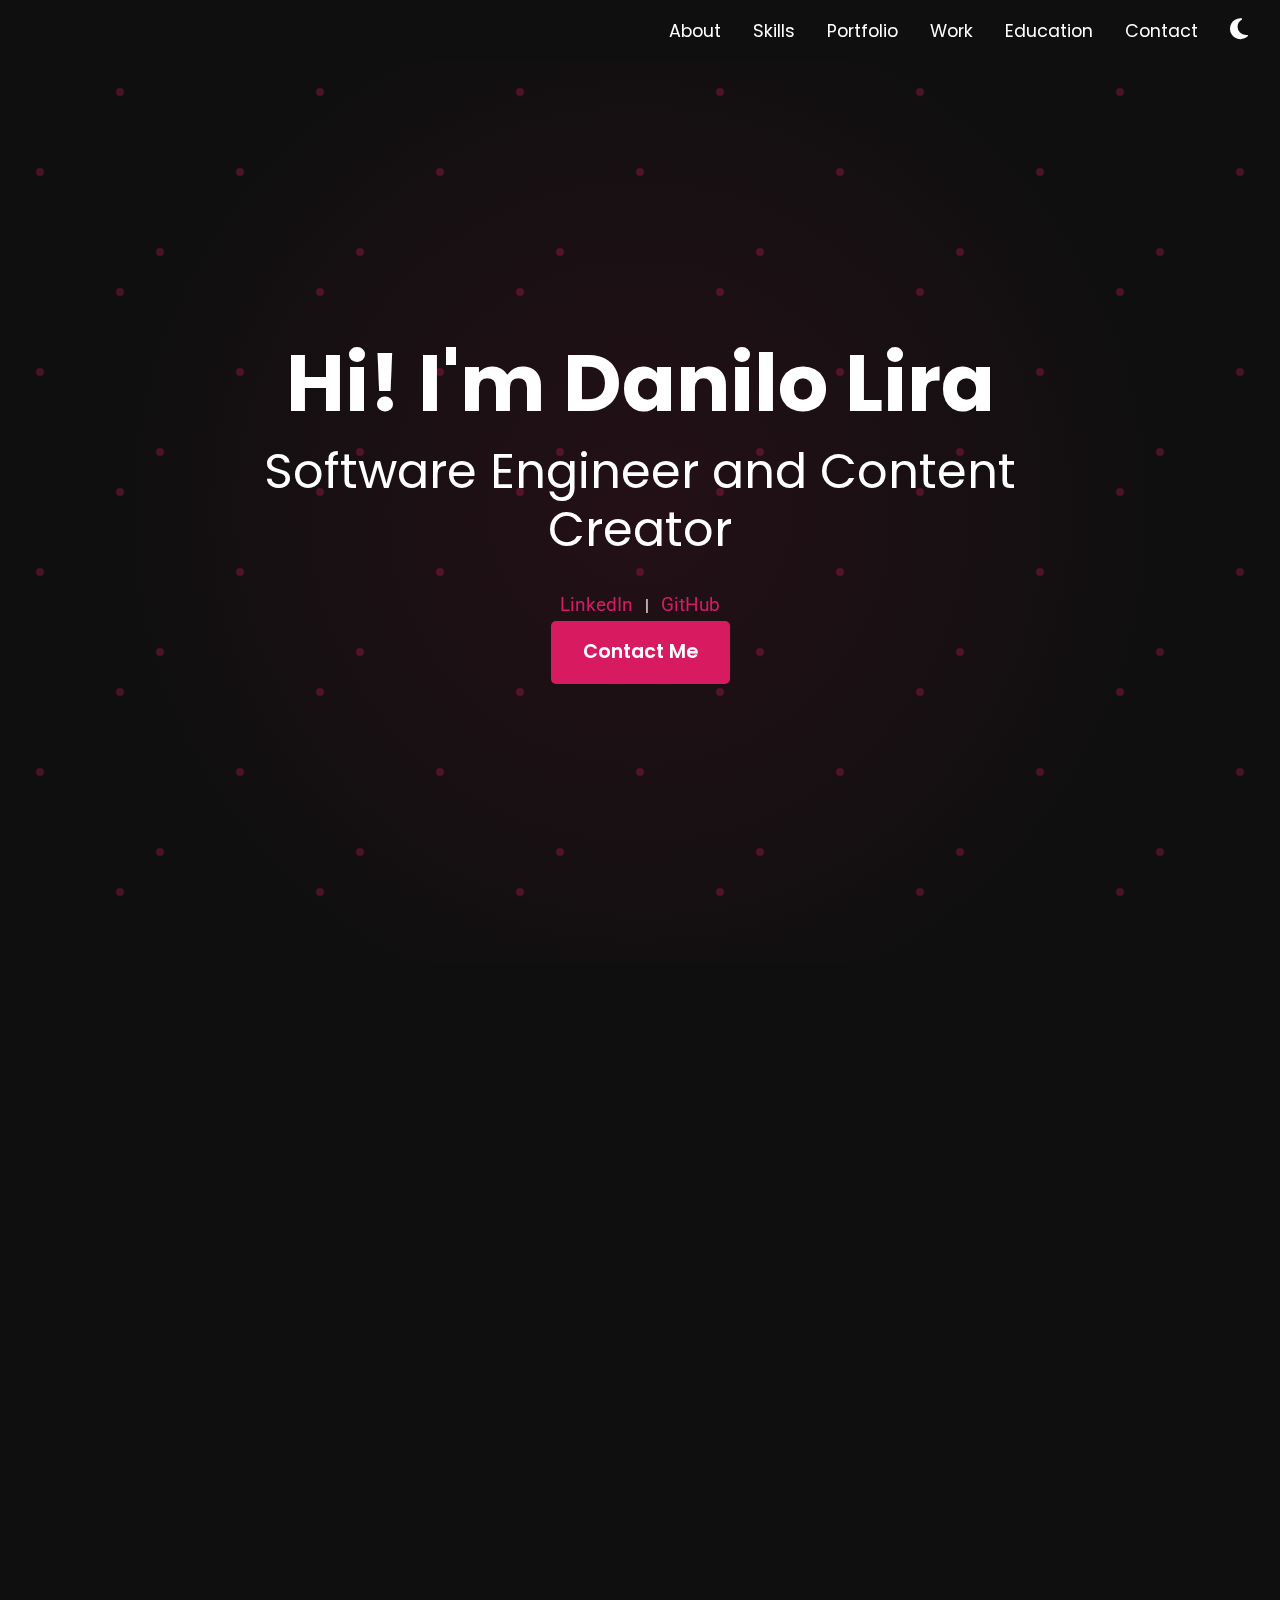
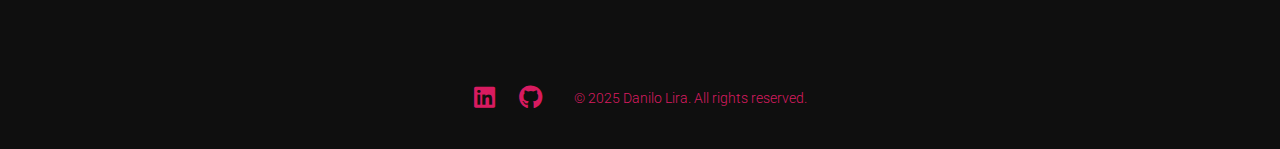
==== commit 071a4d88: "update the about section and the projects section" ====
--- a/index.html
+++ b/index.html
@@ -15,10 +15,7 @@
 <body>
     <header>
         <nav class="navbar">
-            <div class="nav-logo">
-                <img src="path/to/logo.png" alt="Danilo Lira Logo" class="logo">
-            </div>
-            <ul class="nav-links">
+            <div class="nav-links">
                 <li><a href="#about">About</a></li>
                 <li><a href="#skills">Skills</a></li>
                 <li><a href="#portfolio">Portfolio</a></li>
@@ -49,22 +46,24 @@
         <section class="about-me" id="about" data-aos="fade-up">
             <h2 class="section-title">About Me</h2>
             <div class="about-container">
+                <div class="about-text-group">
+                    <div class="about-cards">
+                        <div class="about-card">
+                            <h3>Background</h3>
+                            <p>With over 4 years in iOS development, I began my journey at the Apple Developer Academy, mastering mobile development and completing diverse projects.</p>
+                        </div>
+                        <div class="about-card">
+                            <h3>Expertise</h3>
+                            <p>Skilled in Swift, Clean Architecture, and Python, with experience at XP Inc, BTG Pactual, and as a freelancer at MedicalSys.</p>
+                        </div>
+                        <div class="about-card">
+                            <h3>Passion</h3>
+                            <p>I love creating content to share my knowledge and am always exploring new technologies to enhance my craft.</p>
+                        </div>
+                    </div>
+                </div>
                 <div class="about-image">
                     <img src="assets/profile.jpeg" alt="Danilo Lira" class="round-image">
-                </div>
-                <div class="about-cards">
-                    <div class="about-card">
-                        <h3>Background</h3>
-                        <p>With over 4 years in iOS development, I began my journey at the Apple Developer Academy, mastering mobile development and completing diverse projects.</p>
-                    </div>
-                    <div class="about-card">
-                        <h3>Expertise</h3>
-                        <p>Skilled in Swift, Clean Architecture, and Python, with experience at XP Inc, BTG Pactual, and as a freelancer at MedicalSys.</p>
-                    </div>
-                    <div class="about-card">
-                        <h3>Passion</h3>
-                        <p>I love creating content to share my knowledge and am always exploring new technologies to enhance my craft.</p>
-                    </div>
                 </div>
             </div>
         </section>
@@ -99,46 +98,69 @@
             <h2 class="section-title">My Projects</h2>
             <div class="projects-grid">
                 <div class="project-item">
-                    <img src="path/to/project1.jpg" alt="Mobile Game X">
-                    <h3>Mobile Game X</h3>
-                    <p>An iOS game built with Swift. Launched in 2023.</p>
-                    <a href="#" class="project-link">View Project</a>
-                </div>
-                <div class="project-item">
-                    <img src="path/to/project2.jpg" alt="Web App Y">
-                    <h3>Web App Y</h3>
-                    <p>A React-based web application. Completed in 2024.</p>
-                    <a href="#" class="project-link">View Project</a>
+                    <img src="assets/liste_logo.png" alt="Liste App Logo">
+                    <h3>Liste</h3>
+                    <p>An iOS app for task management, designed to fit your routine and needs. Built with Swift in 2021.</p>
+                    <a href="https://github.com/eudanilolira/Liste" class="project-link">View Project</a>
+                </div>
+                <div class="project-item">
+                    <img src="assets/judy_adventures_logo.png" alt="Judy Adventures Logo">
+                    <h3>Judy Adventures</h3>
+                    <p>My submission for the Swift Student Challenge 2021, an interactive iOS experience. Built with Swift.</p>
+                    <a href="https://github.com/eudanilolira/WWDC-2021" class="project-link">View Project</a>
+                </div>
+                <div class="project-item">
+                    <img src="assets/iberro_logo.png" alt="iBerro Game Logo">
+                    <h3>iBerro</h3>
+                    <p>A casual iPad game developed during an Apple Developer Academy challenge at UFPE. Built with Swift in 2021.</p>
+                    <a href="https://github.com/eudanilolira/iBerro" class="project-link">View Project</a>
+                </div>
+                <div class="project-item">
+                    <img src="assets/filamed_logo.png" alt="FilaMed App Logo">
+                    <h3>FilaMed</h3>
+                    <p>A digital queue system for healthcare offices, built for iOS using Swift in 2020.</p>
+                    <a href="https://github.com/eudanilolira/FilaMed" class="project-link">View Project</a>
                 </div>
             </div>
         </section>
 
         <section class="work-experience" id="work-experience" data-aos="fade-up">
             <h2 class="section-title">Work Experience</h2>
-            <div class="experience-list">
-                <div class="experience-item">
-                    <h3>iOS Software Engineer @ XP Inc</h3>
-                    <p><strong>São Paulo, Brazil</strong> | 01/2022 - Present</p>
-                    <ul class="experience-details">
-                        <li>Spearheaded development of Biometry, Fingerprint, and Antifraud features using Swift, VIPER, and Clean architecture.</li>
-                        <li>Led migration of security features to Flutter, documenting and implementing the process.</li>
-                        <li>Implemented customer auto-services, saving R$7M annually and reducing contact rates by 62%.</li>
-                        <li>Mentored Security Hackathon XP 2022, reviewing pull requests and guiding participants.</li>
-                    </ul>
-                </div>
-                <div class="experience-item">
-                    <h3>iOS Junior Software Engineer @ BTG Pactual</h3>
-                    <p><strong>São Paulo, Brazil</strong> | 09/2021 - 12/2021</p>
-                    <ul class="experience-details">
-                        <li>Worked in Digital Account squad using MVVM-C architecture, gaining insights into large-scale development practices.</li>
-                    </ul>
-                </div>
-                <div class="experience-item">
-                    <h3>Software Engineer Freelancer @ MedicalSys</h3>
-                    <p><strong>Recife, Brazil</strong> | 02/2021 - 08/2021</p>
-                    <ul class="experience-details">
-                        <li>Maintained MedicalSys health office system, adding features and fixes with Django.</li>
-                    </ul>
+            <div class="experience-timeline">
+                <div class="timeline-line"></div>
+                <div class="experience-cards">
+                    <div class="experience-card">
+                        <span class="experience-icon"><i class="fas fa-briefcase"></i></span>
+                        <h3>American Eagle</h3>
+                        <p><strong>USA</strong> | 10/2024 - Present</p>
+                        <div class="experience-details">
+                            <p>Spearheaded development of innovative iOS features, leveraging Swift and modern architectures to enhance user experience and security.</p>
+                        </div>
+                    </div>
+                    <div class="experience-card">
+                        <span class="experience-icon"><i class="fas fa-briefcase"></i></span>
+                        <h3>XP Inc</h3>
+                        <p><strong>São Paulo, Brazil</strong> | 01/2022 - 10/2024</p>
+                        <div class="experience-details">
+                            <p>Spearheaded Biometry, Fingerprint, and Antifraud features using Swift, VIPER, and Clean Architecture. Led migration of security features to Flutter, documenting and implementing the process. Implemented customer auto-services, saving R$7M annually and reducing contact rates by 62%. Mentored Security Hackathon XP 2022, reviewing pull requests and guiding participants.</p>
+                        </div>
+                    </div>
+                    <div class="experience-card">
+                        <span class="experience-icon"><i class="fas fa-laptop-code"></i></span>
+                        <h3>BTG Pactual</h3>
+                        <p><strong>São Paulo, Brazil</strong> | 09/2021 - 12/2021</p>
+                        <div class="experience-details">
+                            <p>Contributed to the Digital Account squad using MVVM-C architecture, gaining valuable insights into large-scale iOS development practices.</p>
+                        </div>
+                    </div>
+                    <div class="experience-card">
+                        <span class="experience-icon"><i class="fas fa-user-tie"></i></span>
+                        <h3>MedicalSys</h3>
+                        <p><strong>Recife, Brazil</strong> | 02/2021 - 08/2021</p>
+                        <div class="experience-details">
+                            <p>Maintained the MedicalSys health office system, adding new features and fixes using Django to improve functionality and user satisfaction.</p>
+                        </div>
+                    </div>
                 </div>
             </div>
         </section>
@@ -169,14 +191,13 @@
             <h2 class="section-title">Send a Message</h2>
             <div class="contact-content">
                 <p>Interested in collaborating or have a question? Feel free to reach out!</p>
-                <a href="mailto:teste@gmail.com" class="cta-button">Send an Email</a>
+                <a href="mailto:manilo.lira01@gmail.com" class="cta-button">Send an Email</a>
             </div>
         </section>
     </main>
 
     <footer>
         <div class="footer-content">
-            <img src="path/to/logo.png" alt="Danilo Lira Logo" class="footer-logo">
             <div class="footer-socials">
                 <a href="https://www.linkedin.com/in/manilo-lira01"><i class="fab fa-linkedin"></i></a>
                 <a href="https://github.com/manilolira01"><i class="fab fa-github"></i></a>
--- a/css/style.css
+++ b/css/style.css
@@ -48,7 +48,7 @@
     background: rgba(15, 15, 15, 0.9);
     backdrop-filter: blur(5px);
     display: flex;
-    justify-content: space-between;
+    justify-content: flex-end; /* Adjusted to center the nav-links since logo is removed */
     align-items: center;
     padding: 1rem 2rem;
     z-index: 1000;
@@ -56,12 +56,6 @@
 
 body.light-mode .navbar {
     background: rgba(255, 255, 255, 0.9);
-}
-
-.nav-logo .logo {
-    width: 50px;
-    height: 50px;
-    border-radius: 50%;
 }
 
 .nav-links {
@@ -243,7 +237,7 @@
     box-shadow: 0 0 0 3px rgba(216, 27, 96, 0.3);
 }
 
-/* About Me Section Styles (New Split-Screen Design) */
+/* About Me Section Styles */
 .about-me {
     background: url('data:image/svg+xml,<svg xmlns="http://www.w3.org/2000/svg" width="100" height="100" viewBox="0 0 100 100"><filter id="noise"><feTurbulence type="fractalNoise" baseFrequency="0.6" numOctaves="3" stitchTiles="stitch"/></filter><rect width="100" height="100" filter="url(#noise)"/></svg>'), var(--section-bg);
     background-size: 150px 150px;
@@ -268,25 +262,21 @@
 .about-container {
     max-width: 1200px;
     margin: 0 auto;
-    display: grid;
-    grid-template-columns: 1fr 2fr;
-    gap: 2rem;
-    align-items: center;
-    position: relative;
-    z-index: 1;
-}
-
-.about-image {
-    justify-self: center;
-}
-
-.round-image {
-    width: 300px; /* Larger for emphasis */
-    height: 300px;
-    border-radius: 50%;
-    object-fit: cover;
-    border: 6px solid var(--accent);
-    box-shadow: 0 6px 20px var(--shadow);
+    display: flex; /* Changed to flex for better control of left-aligned content */
+    align-items: flex-start; /* Align items at the top */
+    gap: 2rem; /* Space between the text group and image */
+    position: relative;
+    z-index: 1;
+}
+
+.about-text-group {
+    flex: 2; /* Takes up more space for title and cards */
+    text-align: left; /* Ensure left alignment for title and cards */
+}
+
+.about-me .section-title {
+    text-align: left; /* Already set, confirmed here */
+    margin-bottom: 2rem; /* Reduced margin to align closely with cards */
 }
 
 .about-cards {
@@ -312,7 +302,7 @@
 .about-card h3 {
     font-family: 'Poppins', sans-serif;
     font-weight: 700;
-    font-size: 1.2rem;
+    font-size: 1.8rem;
     color: var(--text);
     margin-bottom: 0.5rem;
 }
@@ -320,9 +310,23 @@
 .about-card p {
     font-family: 'Roboto', sans-serif;
     font-weight: 400;
-    font-size: 0.9rem;
+    font-size: 1.1rem;
     color: var(--secondary-text);
     line-height: 1.6;
+}
+
+.about-image {
+    flex: 1; /* Takes up less space, positioned on the right */
+    justify-self: flex-end; /* Ensures image aligns to the right */
+}
+
+.round-image {
+    width: 300px;
+    height: 300px;
+    border-radius: 50%;
+    object-fit: cover;
+    border: 6px solid var(--accent);
+    box-shadow: 0 6px 20px var(--shadow);
 }
 
 /* Skills Section Styles */
@@ -364,7 +368,7 @@
 }
 
 .skill-icon {
-    font-size: 2rem;
+    font-size: 2.5rem;
     color: var(--accent);
     margin-bottom: 1rem;
     display: block;
@@ -414,10 +418,17 @@
     max-width: 1200px;
     margin: 0 auto;
     display: grid;
-    grid-template-columns: repeat(auto-fit, minmax(300px, 1fr));
+    grid-template-columns: repeat(2, 1fr); /* Enforce exactly 2 projects per row */
     gap: 2rem;
     position: relative;
     z-index: 1;
+}
+
+/* Media query for smaller screens */
+@media (max-width: 768px) {
+    .projects-grid {
+        grid-template-columns: repeat(1, 1fr); /* 1 project per row on mobile */
+    }
 }
 
 .project-item {
@@ -429,9 +440,17 @@
 
 .project-item img {
     width: 100%;
-    height: auto;
+    aspect-ratio: 3 / 2; /* Enforce 3:2 aspect ratio */
+    object-fit: cover; /* Ensure the image fills the space without distortion */
     border-radius: 5px;
     margin-bottom: 1rem;
+}
+
+/* Fallback for browsers that don't support aspect-ratio */
+@supports not (aspect-ratio: 3 / 2) {
+    .project-item img {
+        height: 200px; /* Approximate height for 300px width at 3:2 ratio */
+    }
 }
 
 .project-item h3 {
@@ -455,6 +474,7 @@
     text-decoration: none;
     font-family: 'Poppins', sans-serif;
     font-weight: 400;
+    font-size: 1.2rem;
     position: relative;
 }
 
@@ -495,19 +515,65 @@
     z-index: 0;
 }
 
-.experience-list {
+.experience-timeline {
     max-width: 1200px;
     margin: 0 auto;
     position: relative;
     z-index: 1;
-}
-
-.experience-item {
-    margin-bottom: 2rem;
-    text-align: left;
-}
-
-.experience-item h3 {
+    display: flex;
+    flex-direction: column;
+    align-items: center;
+}
+
+.timeline-line {
+    position: absolute;
+    width: 2px;
+    background: var(--accent);
+    height: 100%;
+    left: 50%;
+    transform: translateX(-50%);
+    z-index: 0;
+}
+
+.experience-cards {
+    position: relative;
+    width: 100%;
+    display: flex;
+    flex-direction: column;
+    gap: 2rem;
+    z-index: 1;
+}
+
+.experience-card {
+    background: var(--card-bg);
+    padding: 1.5rem;
+    border-radius: 10px;
+    box-shadow: 0 4px 12px var(--shadow);
+    transition: transform 0.3s ease, box-shadow 0.3s ease;
+    position: relative;
+    width: 45%;
+    align-self: flex-start;
+    margin-left: 5%;
+}
+
+.experience-card:nth-child(even) {
+    align-self: flex-end;
+    margin-right: 5%;
+}
+
+.experience-card:hover {
+    transform: translateY(-5px);
+    box-shadow: 0 6px 18px var(--shadow-hover);
+}
+
+.experience-icon {
+    font-size: 1.5rem;
+    color: var(--accent);
+    margin-bottom: 0.5rem;
+    display: block;
+}
+
+.experience-card h3 {
     font-family: 'Poppins', sans-serif;
     font-weight: 700;
     font-size: 1.8rem;
@@ -515,25 +581,24 @@
     margin-bottom: 0.5rem;
 }
 
-.experience-item p {
+.experience-card p {
     font-family: 'Roboto', sans-serif;
     font-weight: 400;
     font-size: 1rem;
     color: var(--secondary-text);
-    margin-bottom: 1rem;
+    margin-bottom: 0.5rem;
 }
 
 .experience-details {
-    list-style: disc;
-    padding-left: 2rem;
-}
-
-.experience-details li {
+    margin-top: 1rem;
+}
+
+.experience-details p {
     font-family: 'Roboto', sans-serif;
     font-weight: 400;
     font-size: 1rem;
     color: var(--text);
-    margin-bottom: 0.5rem;
+    line-height: 1.6;
 }
 
 /* Education Section Styles */
@@ -605,7 +670,7 @@
     font-weight: 300;
     font-size: 1rem;
     color: var(--secondary-text);
-    margin-bottom: 1rem;
+    margin-bottom: 0.5rem;
 }
 
 .education-details {
@@ -672,12 +737,6 @@
     gap: 2rem;
 }
 
-.footer-logo {
-    width: 50px;
-    height: 50px;
-    border-radius: 50%;
-}
-
 .footer-socials {
     display: flex;
     gap: 1.5rem;
@@ -709,7 +768,7 @@
 .section-title {
     font-family: 'Poppins', sans-serif;
     font-weight: 700;
-    font-size: 2.5rem; /* Increased to ensure prominence over body text */
+    font-size: 3rem;
     margin-bottom: 3rem;
     line-height: 1.2;
     position: relative;
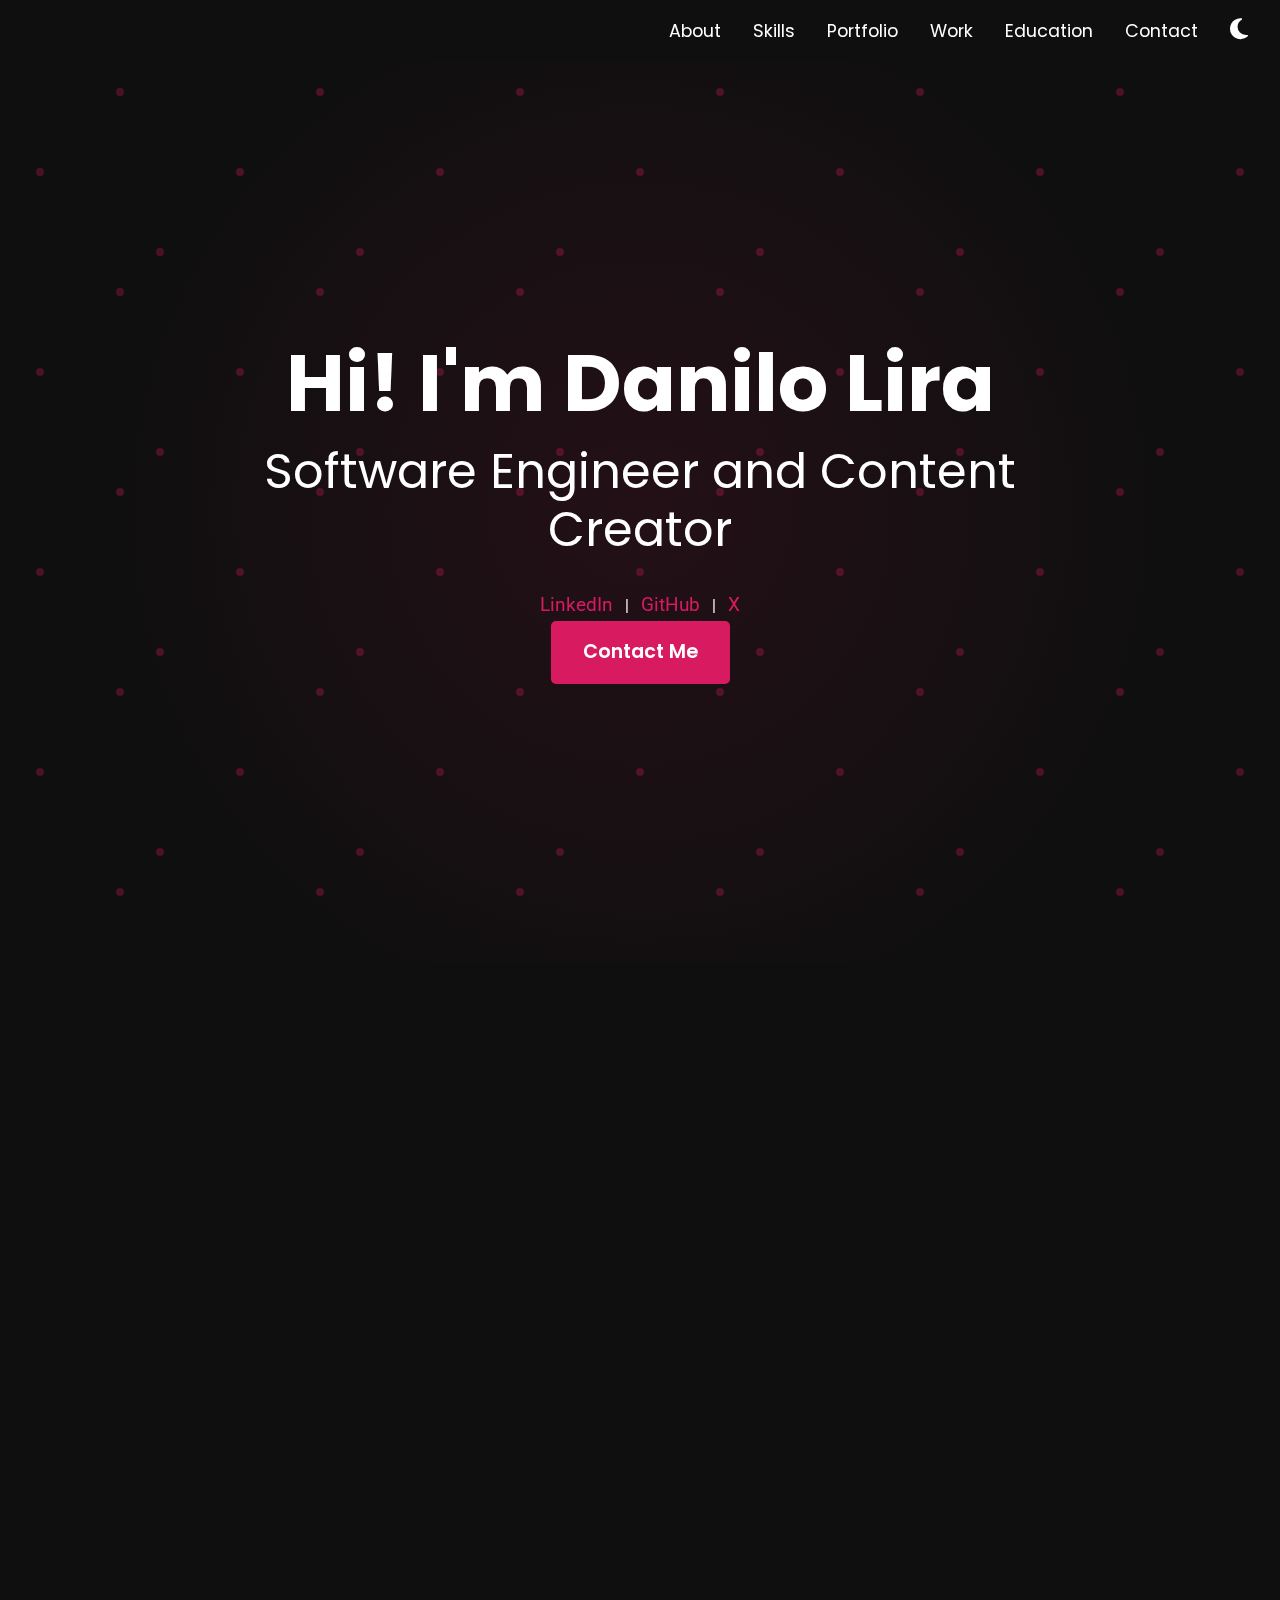
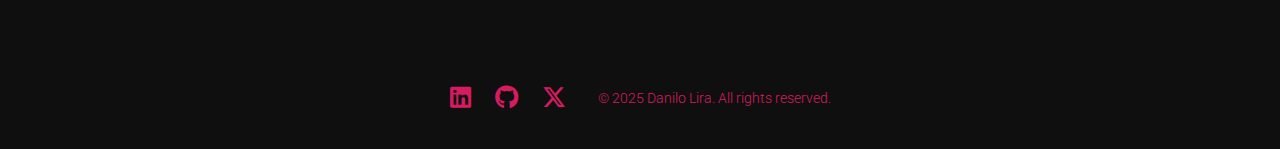
==== commit e112009e: "update logos, readme and added X on social medias" ====
--- a/index.html
+++ b/index.html
@@ -34,8 +34,9 @@
                 <h1>Hi! I'm Danilo Lira</h1>
                 <h2>Software Engineer and Content Creator</h2>
                 <div class="social-links">
-                    <a href="https://www.linkedin.com/in/manilo-lira01">LinkedIn</a> |
-                    <a href="https://github.com/manilolira01">GitHub</a>
+                    <a href="https://www.linkedin.com/in/eudanilolira/">LinkedIn</a> |
+                    <a href="https://github.com/eudanilolira">GitHub</a> |
+                    <a href="https://x.com/eudanilolira">X</a>
                 </div>
                 <a href="#contact" class="cta-button">Contact Me</a>
             </div>
@@ -199,8 +200,9 @@
     <footer>
         <div class="footer-content">
             <div class="footer-socials">
-                <a href="https://www.linkedin.com/in/manilo-lira01"><i class="fab fa-linkedin"></i></a>
-                <a href="https://github.com/manilolira01"><i class="fab fa-github"></i></a>
+                <a href="https://www.linkedin.com/in/eudanilolira"><i class="fab fa-linkedin"></i></a>
+                <a href="https://github.com/eudanilolira"><i class="fab fa-github"></i></a>
+                <a href="https://x.com/eudanilolira"><i class="fab fa-x-twitter"></i></a>
             </div>
             <p>© 2025 Danilo Lira. All rights reserved.</p>
         </div>
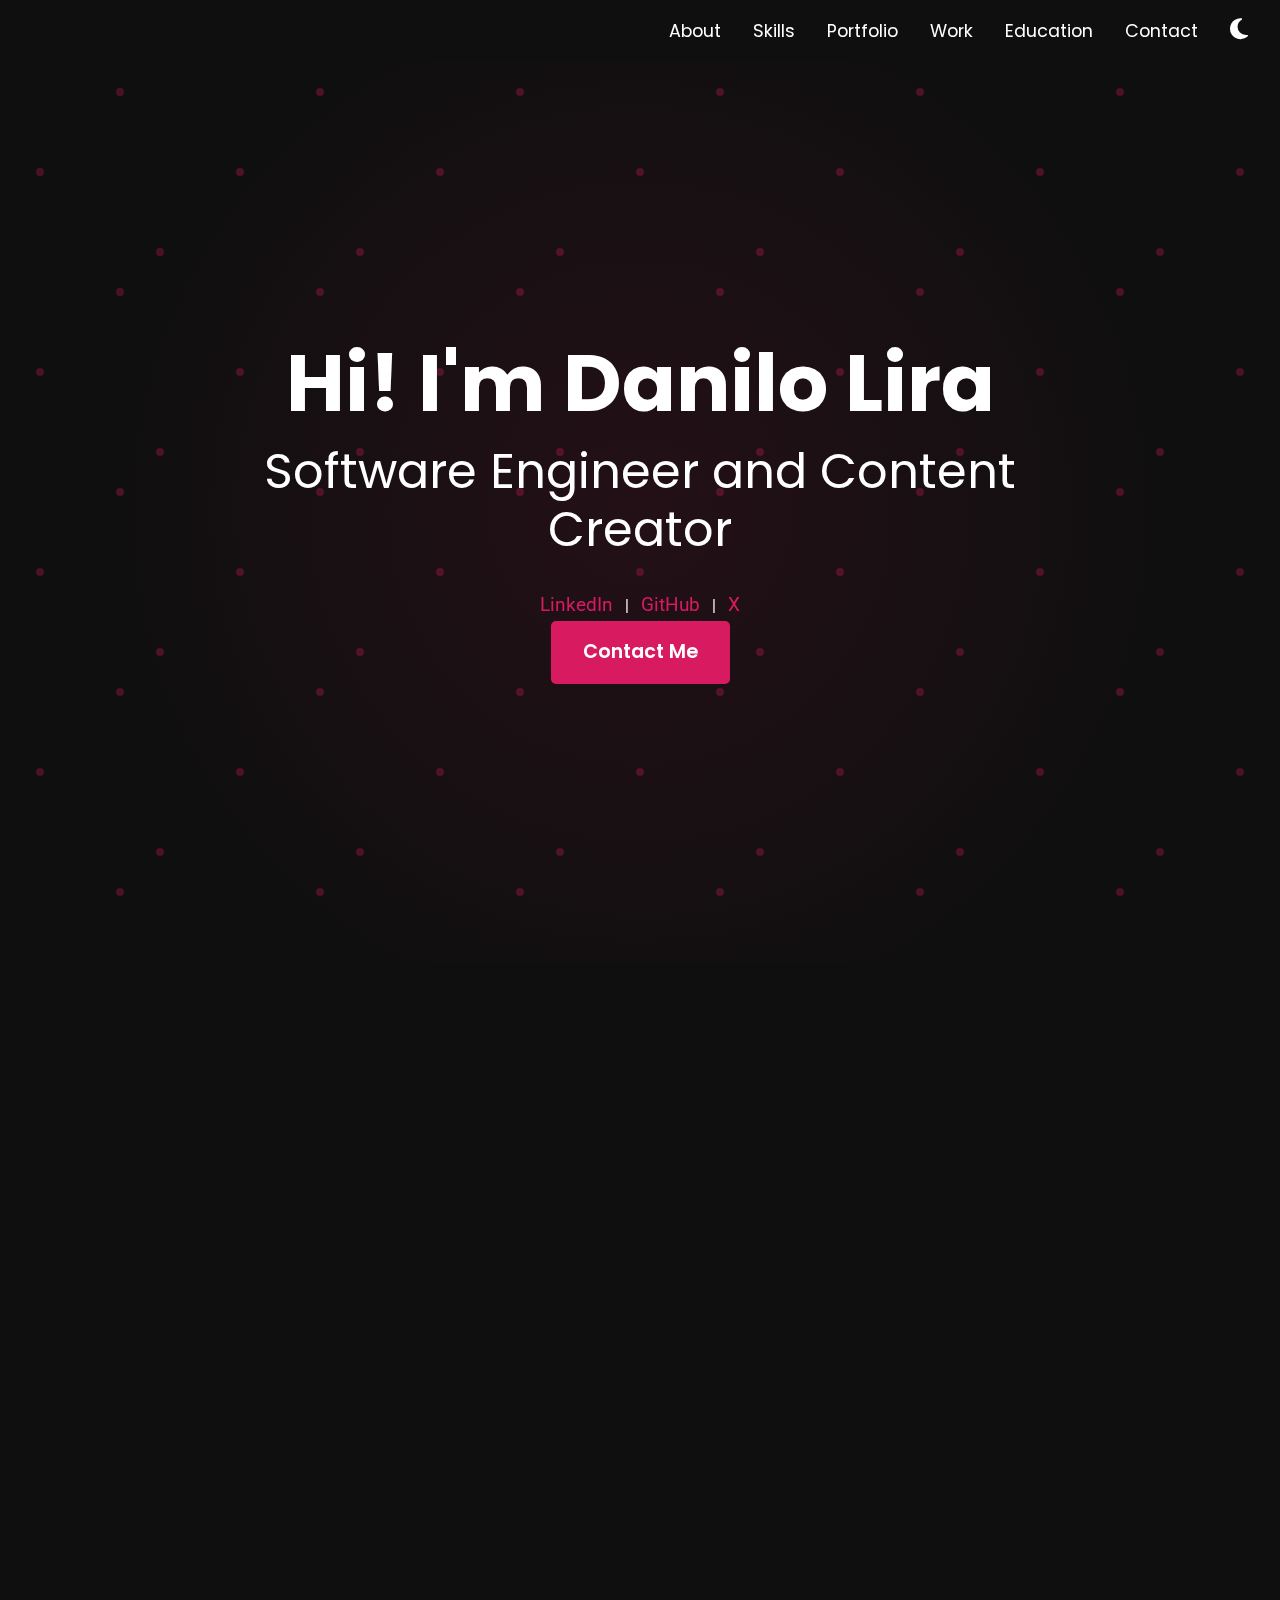
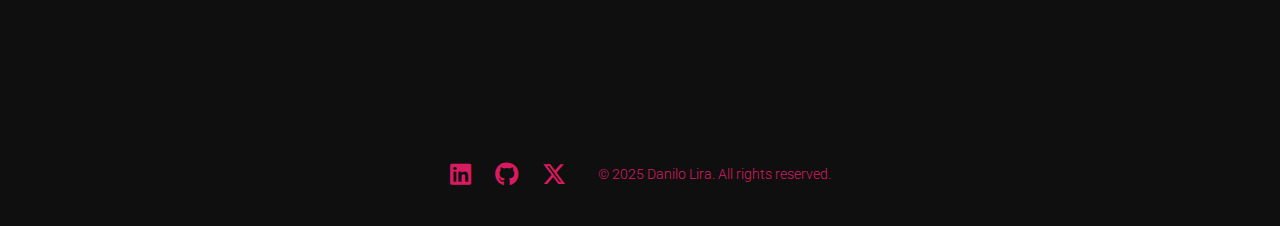
==== commit 1c06ed5b: "adds responsiviness" ====
--- a/index.html
+++ b/index.html
@@ -15,6 +15,9 @@
 <body>
     <header>
         <nav class="navbar">
+            <button class="nav-toggle" aria-label="Toggle Navigation">
+                <i class="fas fa-bars"></i>
+            </button>
             <div class="nav-links">
                 <li><a href="#about">About</a></li>
                 <li><a href="#skills">Skills</a></li>
@@ -99,10 +102,10 @@
             <h2 class="section-title">My Projects</h2>
             <div class="projects-grid">
                 <div class="project-item">
-                    <img src="assets/liste_logo.png" alt="Liste App Logo">
-                    <h3>Liste</h3>
-                    <p>An iOS app for task management, designed to fit your routine and needs. Built with Swift in 2021.</p>
-                    <a href="https://github.com/eudanilolira/Liste" class="project-link">View Project</a>
+                    <img src="assets/lira_performance.png" alt="Lira Performance Logo">
+                    <h3>Lira Performance</h3>
+                    <p>Landing page for a car improvement store. This was a freelancer web project. Built with HTML, CSS, JS </p>
+                    <a href="http://liraperformance.com" class="project-link">View Project</a>
                 </div>
                 <div class="project-item">
                     <img src="assets/judy_adventures_logo.png" alt="Judy Adventures Logo">
@@ -135,7 +138,7 @@
                         <h3>American Eagle</h3>
                         <p><strong>USA</strong> | 10/2024 - Present</p>
                         <div class="experience-details">
-                            <p>Spearheaded development of innovative iOS features, leveraging Swift and modern architectures to enhance user experience and security.</p>
+                            <p>As an iOS Developer on the Search & Browse team, I focus on enhancing the user experience for discovering products in the American Eagle app. Leveraging Swift and modern iOS architectures, I design and implement intuitive search and browsing features, optimizing performance and usability to ensure customers can seamlessly find and explore products.</p>
                         </div>
                     </div>
                     <div class="experience-card">
@@ -210,5 +213,16 @@
 
     <script src="https://unpkg.com/aos@next/dist/aos.js"></script>
     <script src="js/script.js"></script>
+    <script>
+        document.addEventListener('DOMContentLoaded', () => {
+            const navToggle = document.querySelector('.nav-toggle');
+            const navLinks = document.querySelector('.nav-links');
+
+            navToggle.addEventListener('click', () => {
+                navLinks.classList.toggle('active');
+                navToggle.classList.toggle('active');
+            });
+        });
+    </script>
 </body>
 </html>
--- a/css/style.css
+++ b/css/style.css
@@ -35,7 +35,7 @@
 }
 
 body {
-    font-family: 'Roboto', Arial, sans-serif; /* Use Roboto for body text */
+    font-family: 'Roboto', Arial, sans-serif;
     line-height: 1.6;
     background-color: var(--background);
     color: var(--text);
@@ -48,7 +48,7 @@
     background: rgba(15, 15, 15, 0.9);
     backdrop-filter: blur(5px);
     display: flex;
-    justify-content: flex-end; /* Adjusted to center the nav-links since logo is removed */
+    justify-content: flex-end; /* Reverted to right alignment for desktop */
     align-items: center;
     padding: 1rem 2rem;
     z-index: 1000;
@@ -56,6 +56,21 @@
 
 body.light-mode .navbar {
     background: rgba(255, 255, 255, 0.9);
+}
+
+.nav-toggle {
+    display: none;
+    background: none;
+    border: none;
+    color: var(--text);
+    font-size: 1.5rem;
+    cursor: pointer;
+    padding: 0.5rem;
+    transition: color 0.3s ease;
+}
+
+.nav-toggle.active .fas.fa-bars::before {
+    content: "\f00d"; /* Change to 'x' when active */
 }
 
 .nav-links {
@@ -143,7 +158,6 @@
     background-size: 200px 200px;
     animation: moveDots 10s infinite linear;
     opacity: 0.5;
-    /* Parallax effect */
     background-attachment: fixed;
     background-position: center;
     will-change: transform;
@@ -262,21 +276,21 @@
 .about-container {
     max-width: 1200px;
     margin: 0 auto;
-    display: flex; /* Changed to flex for better control of left-aligned content */
-    align-items: flex-start; /* Align items at the top */
-    gap: 2rem; /* Space between the text group and image */
+    display: flex;
+    align-items: flex-start;
+    gap: 2rem;
     position: relative;
     z-index: 1;
 }
 
 .about-text-group {
-    flex: 2; /* Takes up more space for title and cards */
-    text-align: left; /* Ensure left alignment for title and cards */
+    flex: 2;
+    text-align: left;
 }
 
 .about-me .section-title {
-    text-align: left; /* Already set, confirmed here */
-    margin-bottom: 2rem; /* Reduced margin to align closely with cards */
+    text-align: left;
+    margin-bottom: 2rem;
 }
 
 .about-cards {
@@ -316,8 +330,8 @@
 }
 
 .about-image {
-    flex: 1; /* Takes up less space, positioned on the right */
-    justify-self: flex-end; /* Ensures image aligns to the right */
+    flex: 1;
+    justify-self: flex-end;
 }
 
 .round-image {
@@ -418,17 +432,10 @@
     max-width: 1200px;
     margin: 0 auto;
     display: grid;
-    grid-template-columns: repeat(2, 1fr); /* Enforce exactly 2 projects per row */
+    grid-template-columns: repeat(2, 1fr);
     gap: 2rem;
     position: relative;
     z-index: 1;
-}
-
-/* Media query for smaller screens */
-@media (max-width: 768px) {
-    .projects-grid {
-        grid-template-columns: repeat(1, 1fr); /* 1 project per row on mobile */
-    }
 }
 
 .project-item {
@@ -440,16 +447,15 @@
 
 .project-item img {
     width: 100%;
-    aspect-ratio: 3 / 2; /* Enforce 3:2 aspect ratio */
-    object-fit: cover; /* Ensure the image fills the space without distortion */
+    aspect-ratio: 3 / 2;
+    object-fit: cover;
     border-radius: 5px;
     margin-bottom: 1rem;
 }
 
-/* Fallback for browsers that don't support aspect-ratio */
 @supports not (aspect-ratio: 3 / 2) {
     .project-item img {
-        height: 200px; /* Approximate height for 300px width at 3:2 ratio */
+        height: 200px;
     }
 }
 
@@ -778,3 +784,346 @@
 section {
     margin-bottom: 4rem;
 }
+
+/* Media Queries for Responsiveness */
+
+/* Tablet and Mobile (max-width: 768px) */
+@media (max-width: 768px) {
+    /* General Adjustments */
+    .section-title {
+        font-size: 2.5rem;
+        margin-bottom: 2rem;
+    }
+
+    section {
+        padding: 2rem 1rem;
+        margin-bottom: 2rem;
+    }
+
+    /* Navigation */
+    .nav-toggle {
+        display: block;
+    }
+
+    .nav-links {
+        display: none;
+        flex-direction: column;
+        position: absolute;
+        top: 100%;
+        left: 0;
+        width: 100%;
+        padding: 1rem 0;
+        text-align: center;
+        background: rgba(15, 15, 15, 0.95); /* Reverted to original dark mode background */
+    }
+
+    body.light-mode .nav-links {
+        background: rgba(245, 245, 245, 0.95); /* Light mode background remains unchanged */
+    }
+
+    .nav-links.active {
+        display: flex;
+    }
+
+    .nav-links li {
+        margin: 0.5rem 0;
+    }
+
+    .nav-links li a {
+        font-size: 1.2rem;
+        padding: 0.5rem;
+        display: block;
+    }
+
+    #theme-toggle {
+        margin-top: 0.5rem;
+    }
+
+    /* Hero Section */
+    .hero {
+        min-height: 70vh;
+        padding: 1rem;
+    }
+
+    .hero h1 {
+        font-size: 3rem;
+    }
+
+    .hero h2 {
+        font-size: 1.8rem;
+        margin-bottom: 1.5rem;
+    }
+
+    .social-links a {
+        font-size: 1rem;
+        margin: 0 0.3rem;
+    }
+
+    .cta-button {
+        padding: 0.8rem 1.5rem;
+        font-size: 1rem;
+    }
+
+    /* About Me Section */
+    .about-container {
+        flex-direction: column;
+        align-items: center;
+        gap: 1.5rem;
+    }
+
+    .about-text-group {
+        text-align: center;
+    }
+
+    .about-me .section-title {
+        text-align: center;
+    }
+
+    .about-image {
+        order: -1;
+    }
+
+    .round-image {
+        width: 200px;
+        height: 200px;
+    }
+
+    .about-card h3 {
+        font-size: 1.5rem;
+    }
+
+    .about-card p {
+        font-size: 1rem;
+    }
+
+    /* Skills Section */
+    .skills-grid {
+        grid-template-columns: repeat(2, 1fr);
+        gap: 1.5rem;
+    }
+
+    .skill-item h3 {
+        font-size: 1.5rem;
+    }
+
+    .skill-item p {
+        font-size: 0.9rem;
+    }
+
+    .skill-icon {
+        font-size: 2rem;
+    }
+
+    /* Portfolio Section */
+    .projects-grid {
+        grid-template-columns: repeat(1, 1fr);
+    }
+
+    .project-item h3 {
+        font-size: 1.5rem;
+    }
+
+    .project-item p {
+        font-size: 0.9rem;
+    }
+
+    .project-link {
+        font-size: 1rem;
+    }
+
+    /* Work Experience Section */
+    .timeline-line {
+        left: 20px;
+        transform: none;
+    }
+
+    .experience-card {
+        width: 100%;
+        margin-left: 0;
+        margin-right: 0;
+        align-self: center;
+    }
+
+    .experience-card:nth-child(even) {
+        align-self: center;
+        margin-right: 0;
+    }
+
+    .experience-card h3 {
+        font-size: 1.5rem;
+    }
+
+    .experience-card p {
+        font-size: 0.9rem;
+    }
+
+    .experience-details p {
+        font-size: 0.9rem;
+    }
+
+    /* Education Section */
+    .education-item {
+        min-width: 100%;
+    }
+
+    .education-item h3 {
+        font-size: 1.5rem;
+    }
+
+    .education-item p {
+        font-size: 0.9rem;
+    }
+
+    .education-details {
+        font-size: 0.9rem;
+    }
+
+    /* Contact Section */
+    .contact-content p {
+        font-size: 1rem;
+    }
+}
+
+/* Mobile (max-width: 480px) */
+@media (max-width: 480px) {
+    /* General Adjustments */
+    .section-title {
+        font-size: 2rem;
+        margin-bottom: 1.5rem;
+    }
+
+    section {
+        padding: 1.5rem 0.5rem;
+    }
+
+    /* Navigation */
+    .nav-links li a {
+        font-size: 1rem;
+    }
+
+    #theme-toggle {
+        font-size: 1rem;
+    }
+
+    /* Hero Section */
+    .hero {
+        min-height: 60vh;
+    }
+
+    .hero h1 {
+        font-size: 2rem;
+    }
+
+    .hero h2 {
+        font-size: 1.5rem;
+        margin-bottom: 1rem;
+    }
+
+    .social-links a {
+        font-size: 0.9rem;
+        margin: 0 0.2rem;
+    }
+
+    .cta-button {
+        padding: 0.6rem 1.2rem;
+        font-size: 0.9rem;
+    }
+
+    /* About Me Section */
+    .round-image {
+        width: 150px;
+        height: 150px;
+    }
+
+    .about-card h3 {
+        font-size: 1.3rem;
+    }
+
+    .about-card p {
+        font-size: 0.9rem;
+    }
+
+    /* Skills Section */
+    .skills-grid {
+        grid-template-columns: 1fr;
+        gap: 1rem;
+    }
+
+    .skill-item {
+        padding: 1rem;
+    }
+
+    .skill-item h3 {
+        font-size: 1.3rem;
+    }
+
+    .skill-item p {
+        font-size: 0.8rem;
+    }
+
+    /* Portfolio Section */
+    .project-item {
+        padding: 1rem;
+    }
+
+    .project-item h3 {
+        font-size: 1.3rem;
+    }
+
+    .project-item p {
+        font-size: 0.8rem;
+    }
+
+    .project-link {
+        font-size: 0.9rem;
+    }
+
+    /* Work Experience Section */
+    .experience-card {
+        padding: 1rem;
+    }
+
+    .experience-card h3 {
+        font-size: 1.3rem;
+    }
+
+    .experience-card p {
+        font-size: 0.8rem;
+    }
+
+    .experience-details p {
+        font-size: 0.8rem;
+    }
+
+    /* Education Section */
+    .education-item {
+        padding: 1.5rem;
+    }
+
+    .education-item h3 {
+        font-size: 1.3rem;
+    }
+
+    .education-item p {
+        font-size: 0.8rem;
+    }
+
+    /* Contact Section */
+    .contact-content p {
+        font-size: 0.9rem;
+    }
+
+    /* Footer */
+    .footer-content {
+        flex-direction: column;
+        gap: 1rem;
+    }
+
+    .footer-socials a {
+        font-size: 1.2rem;
+    }
+
+    footer p {
+        font-size: 0.8rem;
+    }
+}
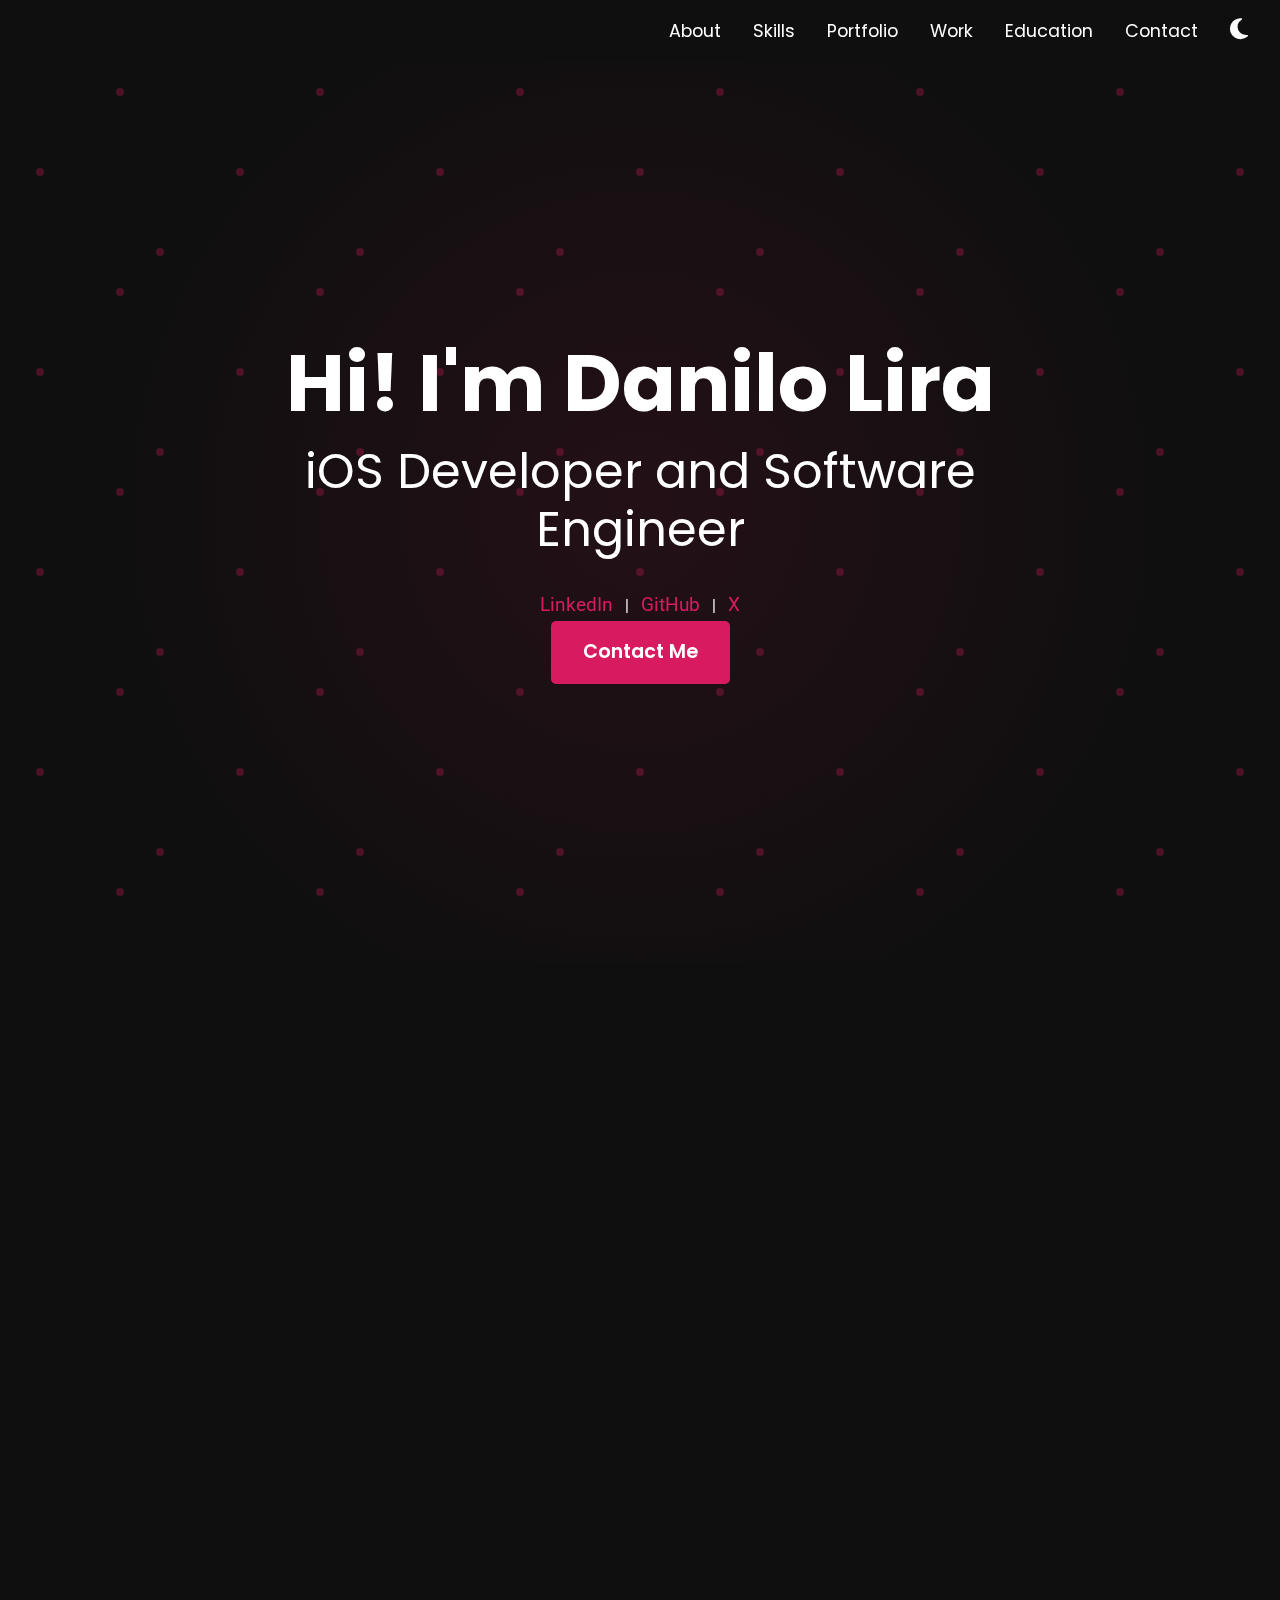
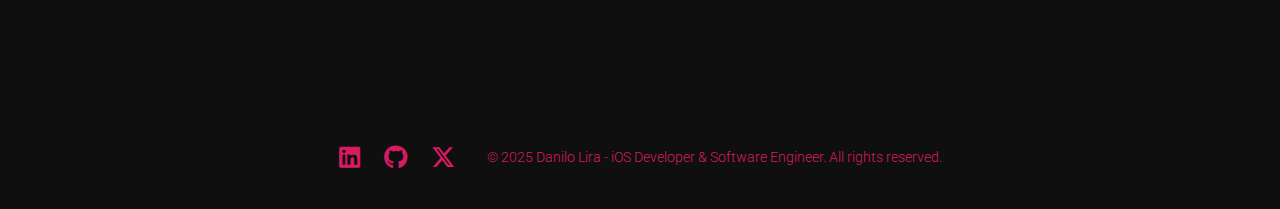
==== commit 80a90ce8: "update images to webp instead of png" ====
--- a/index.html
+++ b/index.html
@@ -3,14 +3,25 @@
 <head>
     <meta charset="UTF-8">
     <meta name="viewport" content="width=device-width, initial-scale=1.0">
-    <title>Danilo Lira</title>
+    <title>Danilo Lira - iOS Developer & Software Engineer</title>
+    <meta name="description" content="Danilo Lira: Expert iOS developer with 4+ years in Swift, Clean Architecture, and Python. Explore my portfolio of iOS apps and web projects!">
+    <meta name="keywords" content="Danilo Lira, iOS developer, Swift developer, software engineer, Clean Architecture, Python, freelance developer, Swift Student Challenge">
+    <meta name="author" content="Danilo Lira">
+    <!-- Open Graph Tags for Social Sharing -->
+    <meta property="og:title" content="Danilo Lira - iOS Developer & Software Engineer">
+    <meta property="og:description" content="Discover the work of Danilo Lira, a skilled iOS developer and software engineer with expertise in Swift and Clean Architecture.">
+    <meta property="og:image" content="https://danilolira.com/assets/profile.webp">
+    <meta property="og:url" content="https://danilolira.com">
+    <meta property="og:type" content="website">
+    <!-- Twitter Card -->
+    <meta name="twitter:card" content="summary_large_image">
+    <meta name="twitter:creator" content="@eudanilolira">
     <link rel="stylesheet" href="css/style.css">
-    <!-- Google Fonts for Typography (Poppins and Roboto) -->
     <link href="https://fonts.googleapis.com/css2?family=Poppins:wght@300;400;700&family=Roboto:wght@300;400&display=swap" rel="stylesheet">
-    <!-- Font Awesome for Icons -->
     <link rel="stylesheet" href="https://cdnjs.cloudflare.com/ajax/libs/font-awesome/6.5.1/css/all.min.css">
-    <!-- AOS for Section Entry Animations -->
     <link rel="stylesheet" href="https://unpkg.com/aos@next/dist/aos.css" />
+    <!-- Favicon (replace with your actual favicon) -->
+    <link rel="icon" href="assets/favicon.ico" type="image/x-icon">
 </head>
 <body>
     <header>
@@ -25,21 +36,17 @@
                 <li><a href="#work-experience">Work</a></li>
                 <li><a href="#education">Education</a></li>
                 <li><a href="#contact">Contact</a></li>
-                <li>
-                    <button id="theme-toggle" aria-label="Toggle Theme">
-                        <i class="fas fa-moon"></i>
-                    </button>
-                </li>
-            </ul>
+                <li><button id="theme-toggle" aria-label="Toggle Theme"><i class="fas fa-moon"></i></button></li>
+            </div>
         </nav>
         <section class="hero" data-aos="fade-up">
             <div class="hero-content">
                 <h1>Hi! I'm Danilo Lira</h1>
-                <h2>Software Engineer and Content Creator</h2>
+                <h2>iOS Developer and Software Engineer</h2>
                 <div class="social-links">
-                    <a href="https://www.linkedin.com/in/eudanilolira/">LinkedIn</a> |
-                    <a href="https://github.com/eudanilolira">GitHub</a> |
-                    <a href="https://x.com/eudanilolira">X</a>
+                    <a href="https://www.linkedin.com/in/eudanilolira/" aria-label="Danilo Lira LinkedIn">LinkedIn</a> |
+                    <a href="https://github.com/eudanilolira" aria-label="Danilo Lira GitHub">GitHub</a> |
+                    <a href="https://x.com/eudanilolira" aria-label="Danilo Lira X">X</a>
                 </div>
                 <a href="#contact" class="cta-button">Contact Me</a>
             </div>
@@ -48,26 +55,26 @@
 
     <main>
         <section class="about-me" id="about" data-aos="fade-up">
-            <h2 class="section-title">About Me</h2>
+            <h2 class="section-title">About Danilo Lira</h2>
             <div class="about-container">
                 <div class="about-text-group">
                     <div class="about-cards">
                         <div class="about-card">
                             <h3>Background</h3>
-                            <p>With over 4 years in iOS development, I began my journey at the Apple Developer Academy, mastering mobile development and completing diverse projects.</p>
+                            <p>With over 4 years in iOS development, I started at the Apple Developer Academy, mastering Swift and delivering innovative mobile projects.</p>
                         </div>
                         <div class="about-card">
                             <h3>Expertise</h3>
-                            <p>Skilled in Swift, Clean Architecture, and Python, with experience at XP Inc, BTG Pactual, and as a freelancer at MedicalSys.</p>
+                            <p>Proficient in Swift, Clean Architecture, and Python, with experience at XP Inc, BTG Pactual, and freelancing for MedicalSys.</p>
                         </div>
                         <div class="about-card">
                             <h3>Passion</h3>
-                            <p>I love creating content to share my knowledge and am always exploring new technologies to enhance my craft.</p>
+                            <p>I’m passionate about creating content to share my software engineering knowledge and exploring new tech to refine my skills.</p>
                         </div>
                     </div>
                 </div>
                 <div class="about-image">
-                    <img src="assets/profile.jpeg" alt="Danilo Lira" class="round-image">
+                    <img src="assets/profile.webp" alt="Danilo Lira, iOS Developer and Software Engineer" class="round-image" loading="lazy">
                 </div>
             </div>
         </section>
@@ -77,23 +84,23 @@
             <div class="skills-grid">
                 <div class="skill-item">
                     <span class="skill-icon"><i class="fas fa-mobile-alt"></i></span>
-                    <h3>Swift & iOS</h3>
-                    <p>Expert in Swift for iOS app development with 4+ years of hands-on experience.</p>
+                    <h3>Swift & iOS Development</h3>
+                    <p>Expert in Swift with 4+ years building high-quality iOS apps for seamless user experiences.</p>
                 </div>
                 <div class="skill-item">
                     <span class="skill-icon"><i class="fas fa-code"></i></span>
                     <h3>Clean Architecture</h3>
-                    <p>Proficient in implementing clean, maintainable code structures.</p>
+                    <p>Skilled in designing clean, scalable, and maintainable code structures for robust applications.</p>
                 </div>
                 <div class="skill-item">
                     <span class="skill-icon"><i class="fab fa-python"></i></span>
-                    <h3>Python</h3>
-                    <p>Skilled in Python for scripting and backend development.</p>
+                    <h3>Python Development</h3>
+                    <p>Experienced in Python for scripting, automation, and backend development.</p>
                 </div>
                 <div class="skill-item">
                     <span class="skill-icon"><i class="fas fa-tools"></i></span>
                     <h3>Software Engineering</h3>
-                    <p>Over 4 years of experience with a wide range of technologies.</p>
+                    <p>Versatile engineer with 4+ years across multiple technologies and frameworks.</p>
                 </div>
             </div>
         </section>
@@ -102,27 +109,27 @@
             <h2 class="section-title">My Projects</h2>
             <div class="projects-grid">
                 <div class="project-item">
-                    <img src="assets/lira_performance.png" alt="Lira Performance Logo">
+                    <img src="assets/lira_performance.webp" alt="Lira Performance landing page built with HTML, CSS, and JavaScript" loading="lazy">
                     <h3>Lira Performance</h3>
-                    <p>Landing page for a car improvement store. This was a freelancer web project. Built with HTML, CSS, JS </p>
+                    <p>A responsive landing page for a car improvement store, designed as a freelance project using HTML, CSS, and JavaScript to enhance online presence.</p>
                     <a href="http://liraperformance.com" class="project-link">View Project</a>
                 </div>
                 <div class="project-item">
-                    <img src="assets/judy_adventures_logo.png" alt="Judy Adventures Logo">
+                    <img src="assets/judy_adventures_logo.webp" alt="Judy Adventures iOS app logo for Swift Student Challenge 2021" loading="lazy">
                     <h3>Judy Adventures</h3>
-                    <p>My submission for the Swift Student Challenge 2021, an interactive iOS experience. Built with Swift.</p>
+                    <p>An interactive iOS app built with Swift for the Swift Student Challenge 2021, showcasing creative mobile development.</p>
                     <a href="https://github.com/eudanilolira/WWDC-2021" class="project-link">View Project</a>
                 </div>
                 <div class="project-item">
-                    <img src="assets/iberro_logo.png" alt="iBerro Game Logo">
+                    <img src="assets/iberro_logo.webp" alt="iBerro iPad game logo built with Swift" loading="lazy">
                     <h3>iBerro</h3>
-                    <p>A casual iPad game developed during an Apple Developer Academy challenge at UFPE. Built with Swift in 2021.</p>
+                    <p>A casual iPad game developed with Swift in 2021 during an Apple Developer Academy challenge at UFPE.</p>
                     <a href="https://github.com/eudanilolira/iBerro" class="project-link">View Project</a>
                 </div>
                 <div class="project-item">
-                    <img src="assets/filamed_logo.png" alt="FilaMed App Logo">
+                    <img src="assets/filamed_logo.webp" alt="FilaMed iOS queue system app logo" loading="lazy">
                     <h3>FilaMed</h3>
-                    <p>A digital queue system for healthcare offices, built for iOS using Swift in 2020.</p>
+                    <p>A digital queue management system for healthcare offices, built for iOS with Swift in 2020 to streamline patient flow.</p>
                     <a href="https://github.com/eudanilolira/FilaMed" class="project-link">View Project</a>
                 </div>
             </div>
@@ -135,34 +142,34 @@
                 <div class="experience-cards">
                     <div class="experience-card">
                         <span class="experience-icon"><i class="fas fa-briefcase"></i></span>
-                        <h3>American Eagle</h3>
+                        <h3>American Eagle - iOS Developer</h3>
                         <p><strong>USA</strong> | 10/2024 - Present</p>
                         <div class="experience-details">
-                            <p>As an iOS Developer on the Search & Browse team, I focus on enhancing the user experience for discovering products in the American Eagle app. Leveraging Swift and modern iOS architectures, I design and implement intuitive search and browsing features, optimizing performance and usability to ensure customers can seamlessly find and explore products.</p>
+                            <p>Enhancing the American Eagle app as an iOS developer on the Search & Browse team, using Swift and modern architectures to optimize product discovery.</p>
                         </div>
                     </div>
                     <div class="experience-card">
                         <span class="experience-icon"><i class="fas fa-briefcase"></i></span>
-                        <h3>XP Inc</h3>
+                        <h3>XP Inc - iOS Developer</h3>
                         <p><strong>São Paulo, Brazil</strong> | 01/2022 - 10/2024</p>
                         <div class="experience-details">
-                            <p>Spearheaded Biometry, Fingerprint, and Antifraud features using Swift, VIPER, and Clean Architecture. Led migration of security features to Flutter, documenting and implementing the process. Implemented customer auto-services, saving R$7M annually and reducing contact rates by 62%. Mentored Security Hackathon XP 2022, reviewing pull requests and guiding participants.</p>
+                            <p>Led development of biometric and antifraud features with Swift, VIPER, and Clean Architecture, saving R$7M annually through customer auto-services.</p>
                         </div>
                     </div>
                     <div class="experience-card">
                         <span class="experience-icon"><i class="fas fa-laptop-code"></i></span>
-                        <h3>BTG Pactual</h3>
+                        <h3>BTG Pactual - iOS Developer</h3>
                         <p><strong>São Paulo, Brazil</strong> | 09/2021 - 12/2021</p>
                         <div class="experience-details">
-                            <p>Contributed to the Digital Account squad using MVVM-C architecture, gaining valuable insights into large-scale iOS development practices.</p>
+                            <p>Contributed to the Digital Account squad using MVVM-C, gaining expertise in large-scale iOS development.</p>
                         </div>
                     </div>
                     <div class="experience-card">
                         <span class="experience-icon"><i class="fas fa-user-tie"></i></span>
-                        <h3>MedicalSys</h3>
+                        <h3>MedicalSys - Freelance Developer</h3>
                         <p><strong>Recife, Brazil</strong> | 02/2021 - 08/2021</p>
                         <div class="experience-details">
-                            <p>Maintained the MedicalSys health office system, adding new features and fixes using Django to improve functionality and user satisfaction.</p>
+                            <p>Maintained and enhanced the MedicalSys platform using Django, improving healthcare office operations.</p>
                         </div>
                     </div>
                 </div>
@@ -174,10 +181,10 @@
             <div class="education-list">
                 <div class="education-item">
                     <span class="education-icon"><i class="fas fa-graduation-cap"></i></span>
-                    <h3>Information Systems Bachelor</h3>
+                    <h3>Bachelor in Information Systems</h3>
                     <p><strong>Universidade Federal de Pernambuco, Recife, Brazil</strong></p>
                     <div class="education-details">
-                        Monitor of Programming I and Software Engineering disciplines.
+                        Monitored Programming I and Software Engineering courses, deepening my technical foundation.
                     </div>
                 </div>
                 <div class="education-item">
@@ -185,17 +192,17 @@
                     <h3>Apple Developer Academy</h3>
                     <p><strong>Universidade Federal de Pernambuco, Recife, Brazil</strong></p>
                     <div class="education-details">
-                        Interdisciplinary training in programming, entrepreneurship, and design, focusing on iOS ecosystem.
+                        Trained in iOS development, entrepreneurship, and design, focusing on Swift and the iOS ecosystem.
                     </div>
                 </div>
             </div>
         </section>
 
         <section class="contact" id="contact" data-aos="fade-up">
-            <h2 class="section-title">Send a Message</h2>
+            <h2 class="section-title">Contact Danilo Lira</h2>
             <div class="contact-content">
-                <p>Interested in collaborating or have a question? Feel free to reach out!</p>
-                <a href="mailto:manilo.lira01@gmail.com" class="cta-button">Send an Email</a>
+                <p>Interested in collaborating on iOS projects or have a question about software engineering? Reach out!</p>
+                <a href="mailto:your-email@example.com" class="cta-button">Send an Email</a>
             </div>
         </section>
     </main>
@@ -203,25 +210,46 @@
     <footer>
         <div class="footer-content">
             <div class="footer-socials">
-                <a href="https://www.linkedin.com/in/eudanilolira"><i class="fab fa-linkedin"></i></a>
-                <a href="https://github.com/eudanilolira"><i class="fab fa-github"></i></a>
-                <a href="https://x.com/eudanilolira"><i class="fab fa-x-twitter"></i></a>
-            </div>
-            <p>© 2025 Danilo Lira. All rights reserved.</p>
+                <a href="https://www.linkedin.com/in/eudanilolira" aria-label="LinkedIn"><i class="fab fa-linkedin"></i></a>
+                <a href="https://github.com/eudanilolira" aria-label="GitHub"><i class="fab fa-github"></i></a>
+                <a href="https://x.com/eudanilolira" aria-label="X"><i class="fab fa-x-twitter"></i></a>
+            </div>
+            <p>© 2025 Danilo Lira - iOS Developer & Software Engineer. All rights reserved.</p>
         </div>
     </footer>
 
+    <!-- Schema Markup for Person -->
+    <script type="application/ld+json">
+    {
+        "@context": "http://schema.org",
+        "@type": "Person",
+        "name": "Danilo Lira",
+        "jobTitle": "iOS Developer & Software Engineer",
+        "url": "https://danilolira.com",
+        "sameAs": [
+            "https://www.linkedin.com/in/eudanilolira",
+            "https://github.com/eudanilolira",
+            "https://x.com/eudanilolira"
+        ],
+        "worksFor": {
+            "@type": "Organization",
+            "name": "American Eagle"
+        }
+    }
+    </script>
+
+    <script data-cfasync="false" src="/cdn-cgi/scripts/5c5dd728/cloudflare-static/email-decode.min.js"></script>
     <script src="https://unpkg.com/aos@next/dist/aos.js"></script>
     <script src="js/script.js"></script>
     <script>
         document.addEventListener('DOMContentLoaded', () => {
             const navToggle = document.querySelector('.nav-toggle');
             const navLinks = document.querySelector('.nav-links');
-
             navToggle.addEventListener('click', () => {
                 navLinks.classList.toggle('active');
                 navToggle.classList.toggle('active');
             });
+            AOS.init();
         });
     </script>
 </body>
